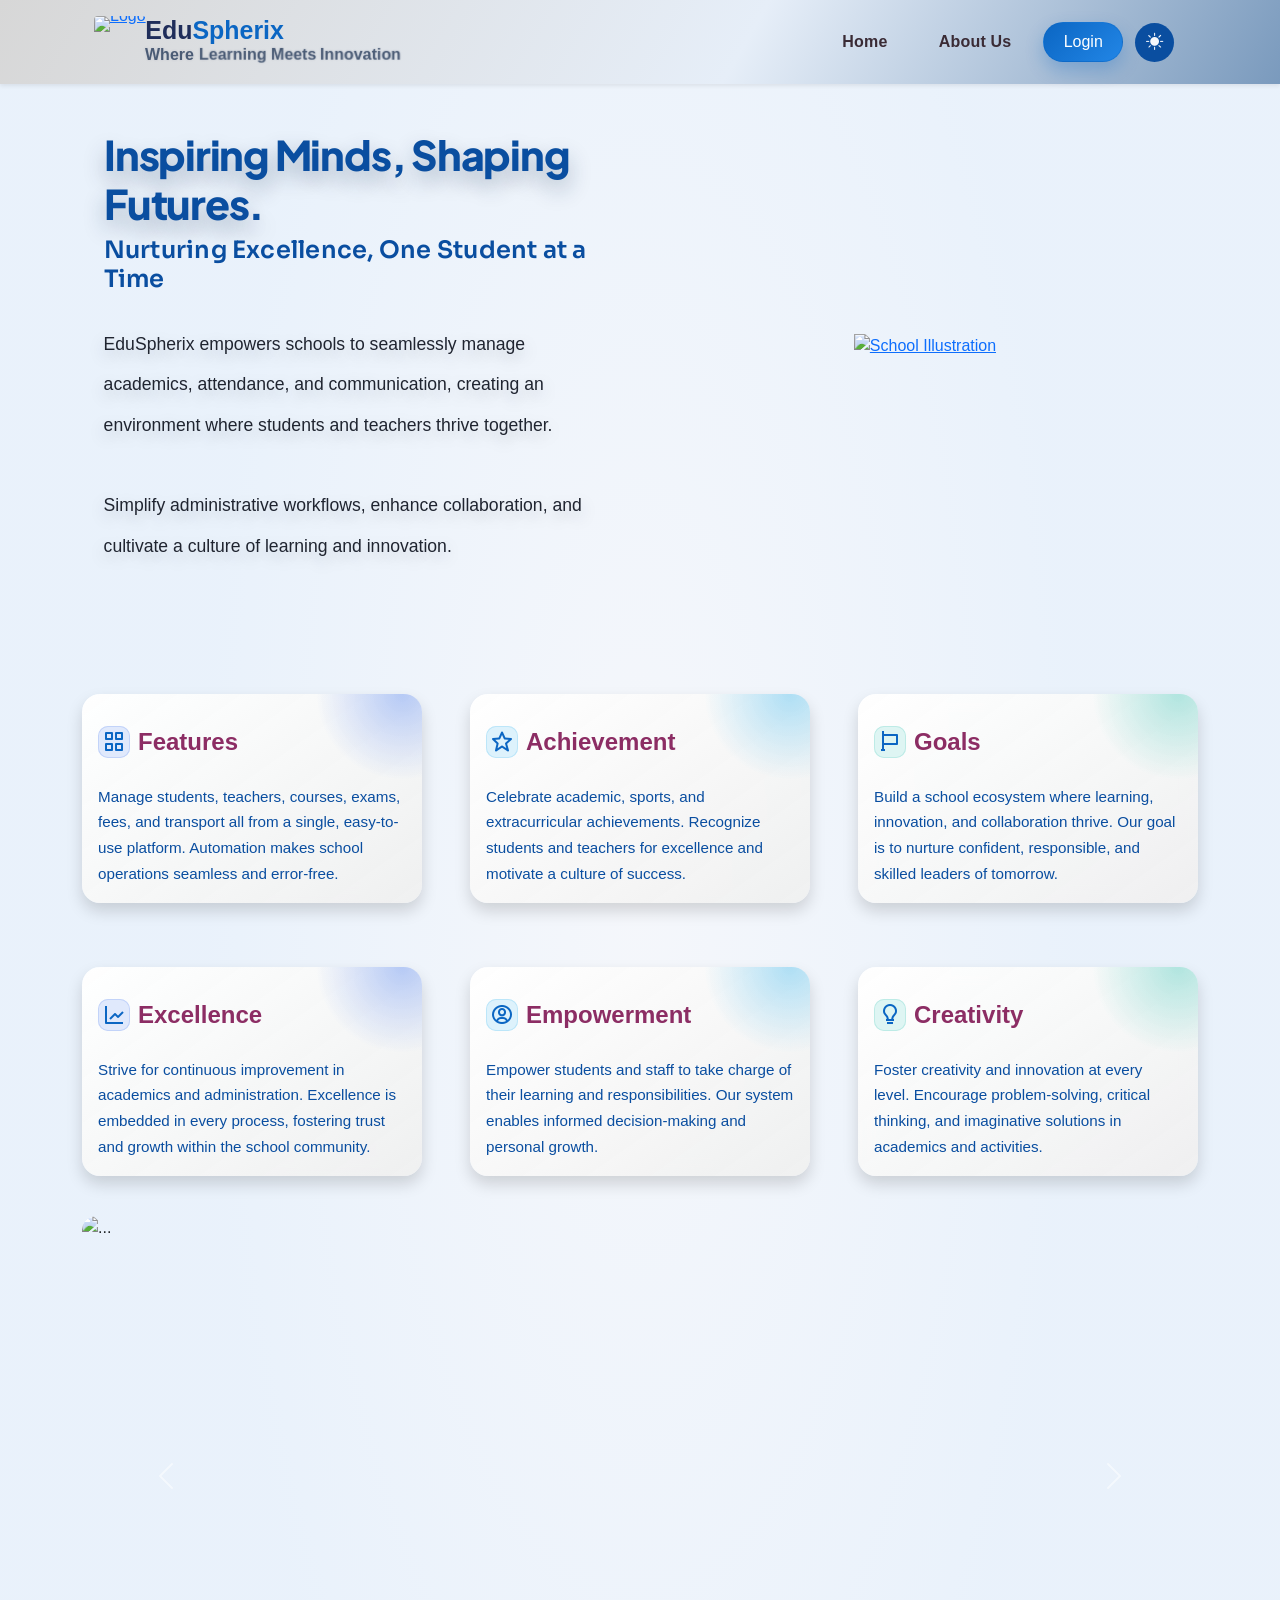
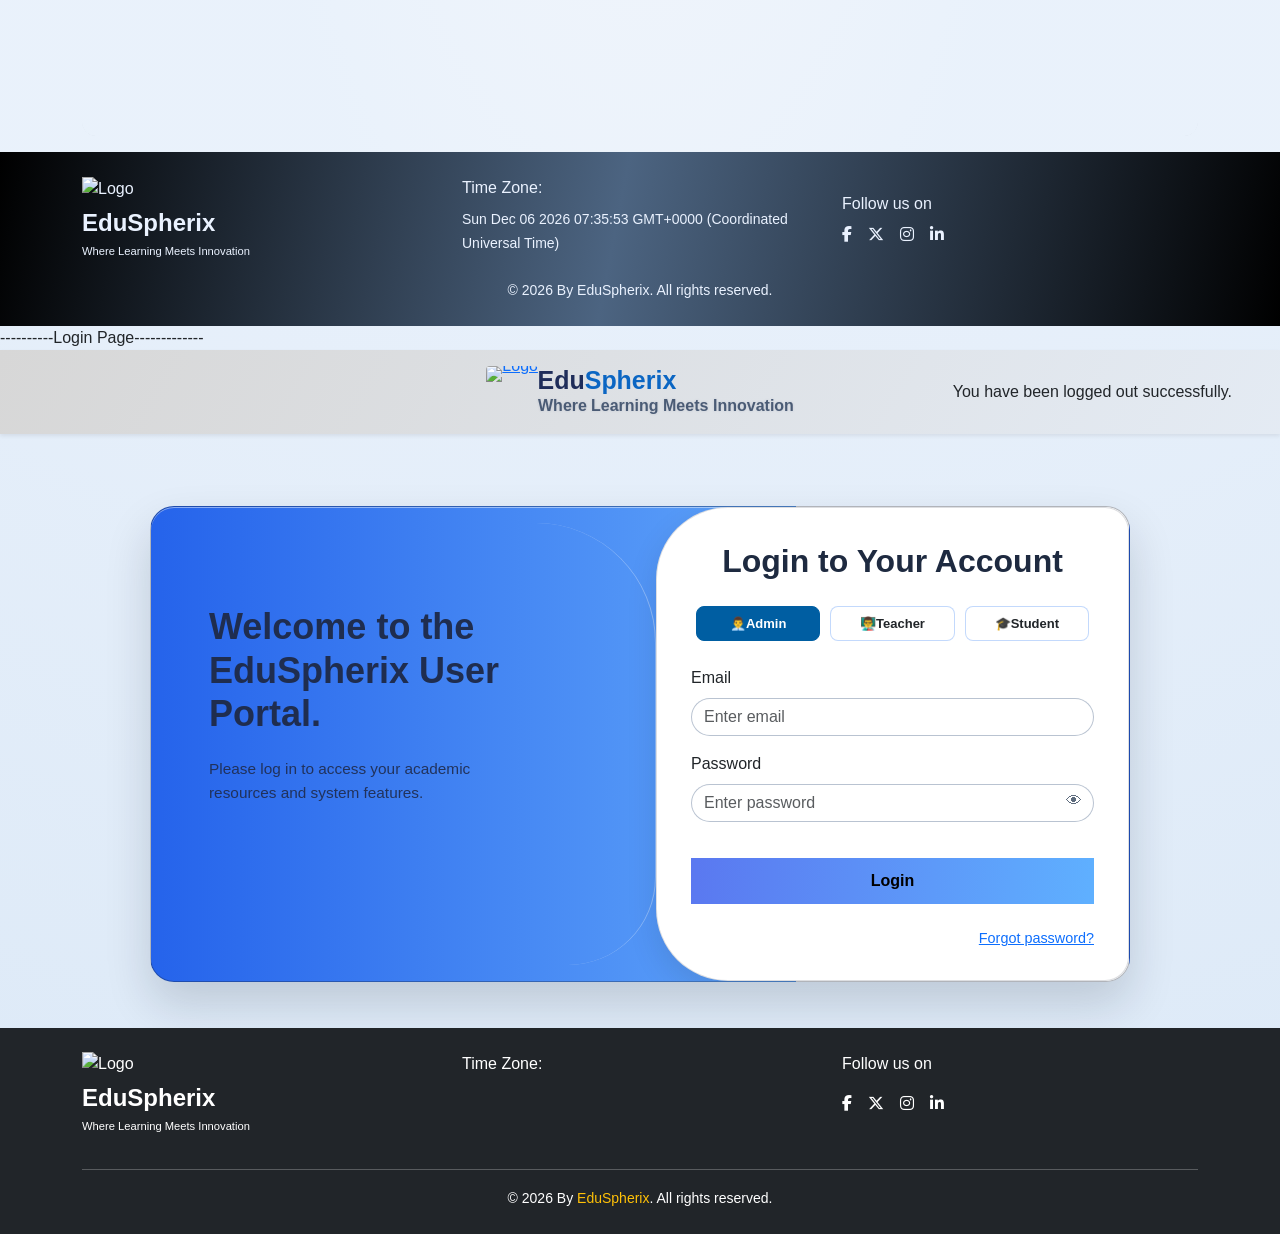
==== index.html @ 14c7248f "Add files via upload" ====
<!DOCTYPE html>
<html xmlns:th="http://www.thymeleaf.org" lang="en">
<link rel="stylesheet" href="sending code .css">

<head th:replace="fragments/header :: header">
	<meta name="viewport" content="width=device-width, initial-scale=1.0">
	<link rel="stylesheet" href="https://unpkg.com/boxicons@2.1.4/css/boxicons.min.css">
	</head>
<body>
	<main>
        
		<div class="big-wrapper light">
			<div class="context">
				<div class="area">
			<ul class="circles" aria-hidden="true">
				<li></li>
				<li></li>
				<li></li>
				<li></li>
				<li></li>
				<li></li>
				<li></li>
				<li></li>
				<li></li>
				<li></li>
			</ul>
			<img src="/images/homeImages/shape.png" alt="" class="shape" />

			<header class="shadow-sm py-3" style="margin-top: 0%;">
				<div class="container">
					<div class="container d-flex justify-content-between align-items-center">
						<div class="logo d-flex align-items-center"> <a href="/"> <img src="images/logo.png"
									alt="Logo" style="width: 70px; height: 70px;">
							</a> <a href="/" class="ms-1 text-decoration-none">
								<h3 class="m-0 fw-bold"><span>Edu</span><span>Spherix</span></h3>
								<small class="tagline"> <span>Where</span> <span>Learning</span> <span>Meets</span> <span>Innovation</span></small>
							</a>
						</div>
						<div class="nav-container">
							<div class="links">
								<ul>
									<li><a href="/" class="text-dark fw-semibold">Home</a></li>
									<li><a href="#feature-cards" class="text-dark fw-semibold">About Us</a></li>
									<li> <a href="/login" class="btn btn-outline-primary rounded-pill px-4 py-1"
											 style="font-weight: 500;"> <!--<i class="bi bi-box-arrow-in-right me-1"></i>-->
											Login </a></li>
								</ul>
							</div>
							<div class="bottom-area">
								<div class="container"> <button class="toggle-btn"> <i
											class="bi bi-brightness-high-fill"></i> <!-- Sun icon --> <i
											class="bi bi-sun-fill"></i> <!-- Another sun option --> </button> </div>
							</div>
						</div>
						<div class="overlay"></div>
						<div class="hamburger-menu">
							<div class="bar"></div>
						</div>
					</div>
			</header>
			<br>
			<br>
			<div class="container mt-5">
				<div class="row">
					<!-- Hero Text -->
					<div class="col-12 col-md-6 d-flex justify-content-center get-started" style="height: 550px;">
						<div class="d-flex justify-content-center align-items-center">
							<div class="hero-copy">
								<div class="big-title">
									<h1>Inspiring Minds, Shaping Futures.</h1>
									<h4>Nurturing Excellence, One Student at a Time</h4>
								</div>
								<p class="text">
									EduSpherix empowers schools to seamlessly manage academics, attendance, and
									communication,
									creating an environment where students and teachers thrive together.
								</p>
								<p class="text">
									Simplify administrative workflows, enhance collaboration, and cultivate a culture of
									learning and innovation.
								</p>
							</div>
						</div>
					</div>



					<!-- Hero Image -->
					<div class="col-10 col-md-6 image-box text-center">
						<a href="/login">
							<img src="images/image.png" alt="School Illustration" class="person" />
						</a>
					</div>
				</div>
			</div>

			<!-- Features Section -->
			<div class="container card-container mt-5" id="feature-cards">
				<div class="row g-5 show-cards">

					<div class="col-12 col-md-4">
						<div class="card border-0 shadow p-3 h-100">
							<div class="py-3">
								<h3 class="fs-4">
									<span class="text-primary icon-hover"><i class='bx bx-grid-alt'></i></span>
									Features
								</h3>
							</div>
							<p>
								Manage students, teachers, courses, exams, fees, and transport all from a single,
								easy-to-use platform.
								Automation makes school operations seamless and error-free.
							</p>
						</div>
					</div>

					<div class="col-12 col-md-4">
						<div class="card border-0 shadow p-3 h-100">
							<div class="py-3">
								<h3 class="fs-4">
									<span class="text-primary icon-hover"><i class='bx bx-star'></i></span>
									Achievement
								</h3>
							</div>
							<p>
								Celebrate academic, sports, and extracurricular achievements.
								Recognize students and teachers for excellence and motivate a culture of success.
							</p>
						</div>
					</div>

					<div class="col-12 col-md-4">
						<div class="card border-0 shadow p-3 h-100">
							<div class="py-3">
								<h3 class="fs-4">
									<span class="text-primary icon-hover"><i class='bx bx-flag'></i></span>
									Goals
								</h3>
							</div>
							<p>
								Build a school ecosystem where learning, innovation, and collaboration thrive.
								Our goal is to nurture confident, responsible, and skilled leaders of tomorrow.
							</p>
						</div>
					</div>

				</div>

				<div class="row g-5 show-cards mt-3">

					<div class="col-12 col-md-4">
						<div class="card border-0 shadow p-3 h-100">
							<div class="py-3">
								<h3 class="fs-4">
									<span class="text-primary icon-hover"><i class='bx bx-line-chart'></i></span>
									Excellence
								</h3>
							</div>
							<p>
								Strive for continuous improvement in academics and administration.
								Excellence is embedded in every process, fostering trust and growth within the school
								community.
							</p>
						</div>
					</div>

					<div class="col-12 col-md-4">
						<div class="card border-0 shadow p-3 h-100">
							<div class="py-3">
								<h3 class="fs-4">
									<span class="text-primary icon-hover"><i class='bx bx-user-circle'></i></span>
									Empowerment
								</h3>
							</div>
							<p>
								Empower students and staff to take charge of their learning and responsibilities.
								Our system enables informed decision-making and personal growth.
							</p>
						</div>
					</div>

					<div class="col-12 col-md-4">
						<div class="card border-0 shadow p-3 h-100">
							<div class="py-3">
								<h3 class="fs-4">
									<span class="text-primary icon-hover"><i class='bx bx-bulb'></i></span>
									Creativity
								</h3>
							</div>
							<p>
								Foster creativity and innovation at every level.
								Encourage problem-solving, critical thinking, and imaginative solutions in academics and
								activities.
							</p>
						</div>
					</div>

				</div>
			</div>

			<br>
			<div class="container mt-3 mb-3 carousel-box">
				<div id="carouselExample" class="carousel slide" data-bs-ride="carousel" data-bs-interval="3000">
					<div class="carousel-inner">
						<div class="carousel-item">
							<img src="images/image4.png" class="d-block w-100" alt="...">
						</div>
						<div class="carousel-item active">
							<img src="images/image3.png" class="d-block w-100" alt="...">
						</div>
						<div class="carousel-item">
							<img src="images/image2.png" class="d-block w-100" alt="...">
						</div>
						<div class="carousel-item">
							<img src="images/image1.png" class="d-block w-100" alt="...">
						</div>
					</div>

					<button class="carousel-control-prev" type="button" data-bs-target="#carouselExample"
						data-bs-slide="prev">
						<span class="carousel-control-prev-icon" aria-hidden="true"></span>
						<span class="visually-hidden">Previous</span>
					</button>
					<button class="carousel-control-next" type="button" data-bs-target="#carouselExample"
						data-bs-slide="next">
						<span class="carousel-control-next-icon" aria-hidden="true"></span>
						<span class="visually-hidden">Next</span>
					</button>
				</div>
			</div>
				</div>
			</div>
		</div>
	</main>
	<footer class="bg-dark text-white py-4" id="footer" style="margin-top: 0px;">
		<div class="container">
			<div class="row">
				<div class="col-md-4 mb-3">
					<img src="images/logo.png" alt="Logo" class="mb-2" style="width: 40px;">
					<h4 class="m-0 fw-bold" style="color: rgb(255, 255, 255);">EduSpherix</h4>
					<small style="color:rgb(255, 255, 255); font-size: 0.7rem;">Where Learning Meets Innovation</small>
				</div>
				<div class="col-md-4 mb-3">
					<p>Time Zone:</p>
					<p><small id="datetime"></small></p>
				</div>
				<div class="col-md-4 mb-3">
					<p>Follow us on</p>
					<div class="d-flex gap-3">
						<a href="#" class="text-white"><i class="fab fa-facebook-f"></i></a>
						<a href="#" class="text-white"><i class="fa-brands fa-x-twitter"></i></a>
						<a href="#" class="text-white"><i class="fab fa-instagram"></i></a>
						<a href="#" class="text-white"><i class="fab fa-linkedin-in"></i></a>
					</div>
				</div>
			</div>
			<hr class="bg-white">
			<div class="text-center">
				<small>&copy; 2026 By <a href="/" class="text-decoration-none text-warning">EduSpherix</a>. All rights
					reserved.</small>
			</div>
		</div>
	</footer>

	<script>
		document.getElementById("datetime").innerText = new Date().toString();
// 		function scrollToAbout() {
//   document.getElementById("about-section").scrollIntoView({
//     behavior: "smooth"
//   });
	</script>
	<script src="../kit.fontawesome.com/a81368914c.html"></script>
	<script src="js/bootstrap.bundle.js"></script>
	<script src="js/app.js"></script>
	<!-- Scripts -->
	<!--<div th:replace="fragments/footer :: footerScripts"></div>-->

</body>

</html>



----------Login Page-------------

<!DOCTYPE html>
<html lang="en">

<head>
	<meta charset="UTF-8">
	<title>EduSphere - Login</title>
	<meta name="viewport" content="width=device-width, initial-scale=1.0">
	<link rel="icon" href="images/logo.png" type="image/x-icon">
	<meta http-equiv="Cache-Control" content="no-cache, no-store, must-revalidate" />
	<meta http-equiv="Pragma" content="no-cache" />
	<meta http-equiv="Expires" content="0" />
	<meta name="robots" content="noindex, nofollow" />
	<!-- Bootstrap + Icons -->
	<link rel="stylesheet" href="https://cdn.jsdelivr.net/npm/bootstrap@5.3.2/dist/css/bootstrap.min.css">
	<link rel="stylesheet" href="https://cdn.jsdelivr.net/npm/bootstrap-icons@1.3.0/font/bootstrap-icons.css">
	<link rel="stylesheet" href="https://cdnjs.cloudflare.com/ajax/libs/font-awesome/6.5.0/css/all.min.css">
	<link rel="stylesheet" href="/css/style.css">

	<style>
		body {
			background: radial-gradient(circle at 50% 25%, #ffffff 0%, #e9f1fb 45%, #dce9f7 100%);
			font-family: 'Segoe UI', sans-serif;
			min-height: 100vh;
			overflow-x: hidden;
		}

		.main-container {
			max-width: 980px;
			width: calc(100% - 2rem);
			margin: 72px auto 46px;
			display: flex;
			align-items: stretch;
			border-radius: 24px;
			overflow: hidden;
			background: linear-gradient(90deg, #2563eb 0%, #60a5fa 66%, #ffffff 66%, #ffffff 100%);
			border: 1px solid rgba(15, 23, 42, 0.32);
			padding: 0;
			box-shadow: 0 22px 46px rgba(15, 23, 42, 0.16), inset 0 1px 0 rgba(255, 255, 255, 0.45);
		}

		/* Login header background: same gradient direction as home header */
		.navbar.login-header {
			width: 100%;
			background: linear-gradient(120deg, #d7d7d7 0%, #e6eef8 58%, #7a9abd 100%);
			background-size: 200% 200%;
			animation: headerBgShift 8s ease-in-out infinite;
		}

		.navbar.login-header .container {
			position: relative;
			display: flex;
			justify-content: center;
			align-items: center;
			max-width: 81rem;
			width: 100%;
			margin: 0 auto;
			padding: 0 3rem;
		}

		.navbar.login-header p[th\:if="${param.logout}"] {
			position: absolute;
			right: 3rem;
			margin: 0;
		}

		.navbar.login-header .logo {
			margin: 0;
			text-align: left;
			display: flex;
			align-items: center;
			gap: 0.08rem;
		}

		.navbar.login-header .logo img {
			width: 52px !important;
			height: 52px !important;
			border-radius: 4px !important;
			object-fit: contain;
			background: transparent;
			margin: 0 !important;
		}

		.navbar.login-header .logo a.ms-1 {
			margin-left: -2px !important;
		}

		@keyframes headerBgShift {
			0% {
				background-position: 0% 50%;
			}
			50% {
				background-position: 100% 50%;
			}
			100% {
				background-position: 0% 50%;
			}
		}

		/* Login page header brand animation (same pattern as home header) */
		.navbar .logo h3 span {
			display: inline-block;
			opacity: 0;
			transform: translateY(8px);
			animation: logoFadeUp 0.55s ease-out forwards;
		}

		.navbar.login-header .logo h3 {
			text-align: left;
			margin: 0;
			font-size: 1.56rem;
			line-height: 1.08;
		}

		.navbar .logo h3 span:first-child {
			color: #1f2d5a;
			animation-delay: 0s;
		}

		.navbar .logo h3 span:last-child {
			color: #0b66c3;
			animation-delay: 0.12s;
		}

		.navbar .logo .tagline {
			font-size: 16px;
			font-weight: 600;
			color: #4a5b75;
			text-shadow: 0 0 3px rgba(31, 45, 90, 0.12);
			white-space: nowrap;
			display: block;
			text-align: left;
		}

		.navbar .logo .tagline span {
			opacity: 0;
			display: inline-block;
			transform: translate3d(0, 0, 0) rotate(0deg);
			will-change: transform, opacity;
			animation-fill-mode: both;
		}

		.navbar .logo .tagline span:nth-child(1) {
			animation: dropWhereSmooth 0.82s cubic-bezier(0.18, 0.86, 0.28, 1) 0s forwards;
		}

		.navbar .logo .tagline span:nth-child(2) {
			animation: dashImpact 0.5s cubic-bezier(0.15, 0.95, 0.2, 1) 0.72s forwards;
		}

		.navbar .logo .tagline span:nth-child(3) {
			animation: dashImpact 0.5s cubic-bezier(0.15, 0.95, 0.2, 1) 0.9s forwards;
		}

		.navbar .logo .tagline span:nth-child(4) {
			animation: dashImpact 0.5s cubic-bezier(0.15, 0.95, 0.2, 1) 1.08s forwards;
		}

		@keyframes logoFadeUp {
			0% {
				opacity: 0;
				transform: translateY(8px);
			}
			100% {
				opacity: 1;
				transform: translateY(0);
			}
		}

		@keyframes dropWhereSmooth {
			0% {
				opacity: 0;
				transform: translate3d(0, -28px, 0) rotate(0deg) scale(0.98);
			}
			70% {
				opacity: 1;
				transform: translate3d(0, 3px, 0) rotate(0deg) scale(1);
			}
			100% {
				opacity: 1;
				transform: translate3d(0, 0, 0) rotate(0deg) scale(1);
			}
		}

		@keyframes dashImpact {
			0% {
				opacity: 0;
				transform: translate3d(46px, 0, 0) rotate(0deg) scale(0.98);
			}
			70% {
				opacity: 1;
				transform: translate3d(-3px, 0, 0) rotate(0deg) scale(1.01);
			}
			100% {
				opacity: 1;
				transform: translate3d(0, 0, 0) rotate(0deg) scale(1);
			}
		}

		.info-panel {
			flex: 0 0 50%;
			margin: 16px 0 16px 16px;
			padding: 82px 42px 68px;
			color: #1f2d4f;
			border-radius: 18px 120px 88px 18px;
			background: transparent;
			box-shadow: none;
			border-right: 1px solid rgba(255, 255, 255, 0.35);
			position: relative;
			z-index: 1;
		}

		.info-panel::after {
			display: none;
		}

		.info-panel h2 {
			font-size: clamp(1.9rem, 3.1vw, 2.25rem);
			font-weight: 700;
			margin-bottom: 22px;
			opacity: 0;
			transform: translateY(14px);
			animation: panelFadeUp 0.7s ease-out 0.15s forwards;
		}

		.info-panel p {
			font-size: 0.96rem;
			line-height: 1.55;
			max-width: 310px;
			margin-bottom: 14px;
			color: rgba(31, 45, 79, 0.92);
			opacity: 0;
			transform: translateY(14px);
			animation: panelFadeUp 0.7s ease-out forwards;
		}

		.info-panel p:nth-of-type(1) {
			animation-delay: 0.3s;
		}

		.info-panel p:nth-of-type(2) {
			animation-delay: 0.5s;
		}

		@keyframes panelFadeUp {
			from {
				opacity: 0;
				transform: translateY(14px);
			}
			to {
				opacity: 1;
				transform: translateY(0);
			}
		}

		.login-container {
			flex: 1 1 50%;
			width: 50%;
			max-width: none;
			background: #ffffff;
			padding: 34px 34px 30px;
			border-radius: 72px 24px 24px 72px;
			border: 1px solid rgba(15, 23, 42, 0.14);
			backdrop-filter: blur(10px);
			-webkit-backdrop-filter: blur(10px);
			box-shadow: 0 12px 30px rgba(15, 23, 42, 0.12), inset 0 1px 0 rgba(255, 255, 255, 0.65);
			transform: none;
			margin: 0;
			align-self: stretch;
			min-height: 100%;
			box-sizing: border-box;
			position: relative;
			z-index: 2;
		}

		.login-title {
			text-align: center;
			margin-bottom: 20px;
			font-weight: 700;
			font-size: clamp(1.6rem, 2.8vw, 2rem);
			color: #1e2a40;
		}

		.role-selection {
			display: flex;
			justify-content: space-between;
			margin-bottom: 20px;
		}

		.role {
			flex: 1;
			margin: 5px;
			padding: 7px;
			border-radius: 8px;
			border: 1px solid rgba(59, 130, 246, 0.3);
			text-align: center;
			cursor: pointer;
			transition: 0.3s;
			font-weight: 600;
			font-size: 13px;
			background: rgba(255, 255, 255, 0.65);
			white-space: nowrap;
		}

		.role:hover {
			border-color: #005ea2;
		}

		.role.active {
			background: #005ea2;
			color: white;
			border-color: #005ea2;
		}


		.form-control:focus {
			box-shadow: none;
			border-color: #4f97d1;
		}

		.btn-primary {
			width: 100%;
			padding: 11px;
			border-radius: 999px;
			border: none;
			background: linear-gradient(95deg, #5a78f0 0%, #5fb0ff 100%);
			font-weight: 700;
		}

		.forgot-link {
			float: right;
			font-size: 0.9rem;
		}

		#forgotPassword-form {
			margin-top: 12px !important;
			padding: 18px 16px 16px;
			border: 1px solid rgba(148, 163, 184, 0.35);
			border-radius: 14px;
			background: linear-gradient(180deg, rgba(248, 250, 252, 0.98) 0%, rgba(241, 245, 249, 0.88) 100%);
			box-shadow: 0 8px 22px rgba(15, 23, 42, 0.08);
		}

		#forgotPassword-form .form-label {
			margin-bottom: 0.5rem;
			font-size: 0.95rem;
			font-weight: 600;
			color: #1f2f46;
			letter-spacing: 0.01em;
		}

		#forgotEmail {
			border: 1px solid rgba(100, 116, 139, 0.38);
			background: #ffffff;
			padding-left: 14px;
			font-size: 0.95rem;
		}

		#forgotEmail::placeholder {
			color: #6b7280;
		}

		#forgotPassword-form .form-control:focus {
			border-color: #3b82f6;
			box-shadow: 0 0 0 3px rgba(59, 130, 246, 0.14);
		}

		#backToLogin {
			display: inline-flex;
			align-items: center;
			gap: 0.35rem;
			font-size: 0.92rem;
			font-weight: 600;
			color: #1859b8;
			text-decoration: none;
			transition: color 0.2s ease, transform 0.2s ease;
		}

		#backToLogin::before {
			content: "\2190";
			font-size: 0.9rem;
		}

		#backToLogin:hover {
			color: #0f3f8d;
			transform: translateX(-1px);
		}

		#sendCodeBtn {
			margin-top: 10px;
			height: 48px;
			border-radius: 12px;
			font-size: 1rem;
			font-weight: 700;
			letter-spacing: 0.02em;
			text-transform: none;
			background: linear-gradient(95deg, #2f67e3 0%, #53a0f3 100%);
			box-shadow: 0 10px 20px rgba(47, 103, 227, 0.25);
		}

		#sendCodeBtn:hover {
			filter: brightness(1.04);
			transform: translateY(-1px);
		}

		#sendCodeBtn:active {
			transform: translateY(0);
		}

		.alert-danger {
			font-size: 0.9rem;
		}

		.mb-3 {
			position: relative;
		}

		.mb-3 input {
			width: 100%;
			padding-right: 40px;
			border-radius: 999px;
			border: 1px solid rgba(148, 163, 184, 0.65);
			background: rgba(255, 255, 255, 0.72);

		}

		.toggle-icon {
			position: absolute;
			right: 12px;
			top: 70%;
			transform: translateY(-50%);
			cursor: pointer;
			font-size: 16px;
			color: #5d6b7d;
		}

		.toggle-icon:hover {
			color: #1a4480;
		}

		.btn-primary {
			margin-top: 20px;
		}

		@media (max-width: 1200px) {
			.main-container {
				max-width: 94%;
			}

			.info-panel {
				padding: 64px 34px 54px;
			}
		}

		@media (max-width: 991px) {
			.navbar.login-header .container {
				padding: 0 1rem;
			}

			.navbar.login-header p[th\:if="${param.logout}"] {
				position: static;
				right: auto;
				margin: 0.45rem 0 0;
				text-align: center;
				font-size: 0.95rem;
			}

			.navbar.login-header .logo img {
				width: 48px !important;
				height: 48px !important;
			}

			.navbar.login-header .logo h3 {
				font-size: 1.35rem;
			}

			.navbar.login-header .logo .tagline {
				font-size: 0.8rem;
			}

			.main-container {
				max-width: 94%;
				flex-direction: column;
				margin: 34px auto 30px;
				padding: 0;
				background: linear-gradient(180deg, #2563eb 0%, #60a5fa 56%, #ffffff 56%, #ffffff 100%);
			}

			.info-panel {
				flex: 1 1 auto;
				width: 100%;
				max-width: 100%;
				margin: 0;
				padding: 54px 28px;
				border-radius: 18px 18px 0 0;
				border-right: none;
			}

			.info-panel::after {
				display: none;
			}

			.info-panel h2 {
				font-size: 2.35rem;
			}

			.login-container {
				flex: 1 1 auto;
				width: 100%;
				max-width: 100%;
				padding: 32px 24px;
				transform: translateX(0);
				margin-top: 0;
				border-radius: 0 0 18px 18px;
			}

			.role-selection {
				flex-wrap: wrap;
				gap: 8px;
			}

			.role {
				margin: 0;
				min-width: 130px;
				flex: 1 1 calc(33.333% - 8px);
			}

		}

		@media (max-width: 768px) {
			.main-container {
				max-width: 95%;
				margin: 24px auto;
			}

			.info-panel {
				padding: 36px 20px 28px;
			}

			.info-panel h2 {
				font-size: 1.75rem;
			}

			.info-panel p {
				font-size: 0.95rem;
				line-height: 1.5;
			}

			.login-container {
				padding: 24px 18px 20px;
			}

			.role {
				flex: 1 1 calc(50% - 8px);
			}
		}

		@media (max-width: 575px) {
			.navbar.login-header .container {
				padding: 0 0.75rem;
			}

			.navbar.login-header .logo h3 {
				font-size: 1.15rem;
			}

			.navbar.login-header .logo .tagline {
				display: none;
			}

			.main-container {
				max-width: 96%;
				margin: 20px auto 24px;
				padding: 0;
				border-width: 1px;
				border-radius: 16px;
			}

			.info-panel {
				padding: 30px 18px 24px;
				border-radius: 14px 14px 0 0;
			}

			.info-panel h2 {
				font-size: 1.9rem;
				margin-bottom: 14px;
			}

			.info-panel p {
				max-width: none;
				font-size: 0.92rem;
			}

			.login-container {
				padding: 22px 16px 20px;
				border-radius: 0 0 14px 14px;
			}

			.mb-3 input,
			.form-control {
				font-size: 16px;
			}

			.login-title {
				font-size: 1.6rem;
				margin-bottom: 14px;
			}

			.role {
				min-width: 0;
				flex: 1 1 100%;
				padding: 8px 6px;
				font-size: 12px;
			}

			.forgot-link {
				float: none;
				display: inline-block;
				margin-top: 8px;
			}
		}

		@media (max-width: 420px) {
			.main-container {
				width: calc(100% - 1rem);
				max-width: calc(100% - 1rem);
				margin: 16px auto 20px;
			}

			.info-panel {
				padding: 24px 14px 20px;
			}

			.info-panel h2 {
				font-size: 1.5rem;
			}

			.info-panel p {
				font-size: 0.9rem;
			}

			.login-container {
				padding: 18px 12px 16px;
			}

			.login-title {
				font-size: 1.35rem;
			}
		}
	</style>
</head>

<body>
	<ul class="circles" aria-hidden="true">
		<li></li>
		<li></li>
		<li></li>
		<li></li>
		<li></li>
		<li></li>
		<li></li>
		<li></li>
		<li></li>
		<li></li>
	</ul>
	<!-- Responsive Navbar -->
	<nav class="navbar login-header navbar-expand-lg navbar-light shadow-sm py-3">
		<div class="container">
			<div class="logo d-flex align-items-center">
				<a href="index-2.html">
					<img src="images/logo.png" alt="Logo" style="width: 50px; border-radius: 50%;">
				</a>
				<a href="index-2.html" class="ms-1 text-decoration-none ">
					<h3 class="m-0 fw-bold"><span>Edu</span><span>Spherix</span></h3>
					<small class="tagline"><span>Where</span> <span>Learning</span> <span>Meets</span> <span>Innovation</span></small>
				</a>
			</div>
			<button class="navbar-toggler" type="button" data-bs-toggle="collapse" data-bs-target="#mainNavbar"
				aria-controls="mainNavbar" aria-expanded="false" aria-label="Toggle navigation">
				<span class="navbar-toggler-icon"></span>
			</button>
			<p th:if="${param.logout}">You have been logged out successfully.</p>
			<!-- <div class="collapse navbar-collapse" id="mainNavbar">
				<ul class="navbar-nav ms-auto align-items-center">
					<li class="nav-item">
						<a class="nav-link text-dark fw-semibold" href="#"><i
								class="fas fa-graduation-cap me-1"></i></a>
					</li>
					<li class="nav-item">
						<a class="nav-link text-dark fw-semibold" href="/">Home</a>
					</li>
					<li class="nav-item">
						<a href="/" class="btn btn-outline-primary px-4 py-1 ms-2"
							style="font-weight: 500;">Login
							<i class="bi bi-box-arrow-in-left me-1"></i>
						</a>
					</li>
				</ul>
			</div> -->
		</div>
	</nav>

	<!-- Login Form -->
	<div class="main-container">
		<div class="info-panel">
			<h2>Welcome to the EduSpherix User Portal.</h2>
			<p>Please log in to access your academic resources and system features.</p>
		</div>
		<div class="login-container">
			<h4 class="login-title">Login to Your Account</h4>

		<!-- Error Alert -->
		<div id="errorrr-msg" class="alert alert-danger text-center" style="display: none;">
			Invalid credentials. Please try again.
		</div>

		<form action="/doLogin" method="post" id="login-form" autocomplete="off">
			<!-- Role Selection -->
			<div class="role-selection">
				<div class="role active" onclick="selectRole(this,'admin')">👨‍💼Admin
				</div>
				<div class="role" onclick="selectRole(this,'teacher')">👨‍🏫Teacher
				</div>
				<div class="role" onclick="selectRole(this,'student')">🎓Student
				</div>
			</div>
			 <!-- Hidden Role Input -->
             <input type="hidden" name="role" id="roleInput" value="admin">
            <!--email -->
			<div class="mb-3">
				<label for="loginEmail" class="form-label">Email</label>
				<input type="email" class="form-control" id="loginEmail" name="username" required
					placeholder="Enter email" autocomplete="off">
			</div>
            <!--password -->
			<div class="mb-3 ">
				<label for="password" class="form-label">Password</label>
				<input type="password" class="form-control" id="password" name="password" required
					placeholder="Enter password" autocomplete="new-password">
				<span class="toggle-icon" onclick="togglePassword()">👁</span>
			</div>

			<button type="submit" class="btn btn-primary" style="background-color: #005ea2;">Login</button>
			<br><br>

			<div class="mb-3">
				<a href="#" id="forgotpassword" class="forgot-link">Forgot password?</a>
			</div>
		</form>


		<!-- Forgot Password Form (hidden initially) -->
		<form id="forgotPassword-form" style="display: none;" class="mt-3">
			<div class="mb-3">
				<label class="form-label">Enter your email to reset password</label>
				<input type="email" class="form-control" id="forgotEmail"  required>
			</div>
			<div class="mb-3 d-flex justify-content-between">
				<a href="#" id="backToLogin">Back to login</a>
			</div>
			<button type="submit" class="btn btn-primary" id="sendCodeBtn">Send OTP</button>
		</form>
	</div>
	</div>

	<!-- Footer -->
	<footer class="bg-dark text-white py-4" style="margin-top: 20px;">
		<div class="container">
			<div class="row">
				<div class="col-md-4 mb-3">
					<img src="images/logo.png" alt="Logo" class="mb-2" style="width: 40px;">
					<h4 class="m-0 fw-bold">EduSpherix</h4>
					<small style="font-size: 0.7rem;">Where Learning Meets Innovation</small>
				</div>
				<div class="col-md-4 mb-3">
					<p>Time Zone:</p>
					<p><small id="datetime"></small></p>
				</div>
				<div class="col-md-4 mb-3">
					<p>Follow us on</p>
					<div class="d-flex gap-3">
						<a href="#" class="text-white"><i class="fab fa-facebook-f"></i></a>
						<a href="#" class="text-white"><i class="fa-brands fa-x-twitter"></i></a>
						<a href="#" class="text-white"><i class="fab fa-instagram"></i></a>
						<a href="#" class="text-white"><i class="fab fa-linkedin-in"></i></a>
					</div>
				</div>
			</div>
			<hr class="bg-white">
			<div class="text-center">
				<small>&copy; 2026 By <a href="#" class="text-decoration-none text-warning">EduSpherix</a>. All rights
					reserved.</small>
			</div>
		</div>
	</footer>

	<!-- Scripts -->
	<script>
		function selectRole(element, role) {
			document.querySelectorAll('.role').forEach(r => r.classList.remove('active'));
			element.classList.add('active');
			document.getElementById('roleInput').value = role;
		}

		// Show login error if "error" param exists in URL
		window.onload = function () {
			const params = new URLSearchParams(window.location.search);
			if (params.has("error")) {
				document.getElementById("errorrr-msg").style.display = "block";
			}
			document.getElementById("datetime").innerText = new Date().toString();
		};

		// Hide error alert on typing
		document.querySelectorAll('input').forEach(input => {
			input.addEventListener('input', () => {
				document.getElementById("errorrr-msg").style.display = "none";
			});
		});

		//toggle fucntion
		function togglePassword() {

			const passwordInput = document.getElementById("password");
			const toggleIcon = document.querySelector(".toggle-icon");

			if (passwordInput.type === "password") {
				passwordInput.type = "text";      // Show password
				toggleIcon.textContent = "👁️‍🗨";    // Change icon
			} else {
				passwordInput.type = "password";  // Hide password
				toggleIcon.textContent = "👁";    // Change back
			}
		}

		// Toggle between login and forgot password
		document.getElementById("forgotpassword").addEventListener("click", function (e) {
			e.preventDefault();   // stops page jump
			document.getElementById("login-form").style.display = "none";
			document.getElementById("forgotPassword-form").style.display = "block";
		});

		document.getElementById("backToLogin").addEventListener("click", function (e) {
			e.preventDefault();
			document.getElementById("forgotPassword-form").style.display = "none";
			document.getElementById("login-form").style.display = "block";
		});

	</script>

	<!-- Bootstrap JS -->
	<script src="https://cdn.jsdelivr.net/npm/bootstrap@5.3.2/dist/js/bootstrap.bundle.min.js"></script>
	<script>
		window.onload = function () {
			const params = new URLSearchParams(window.location.search);
			if (params.has("error")) {
				const errEl = document.getElementById("errorrr-msg");
				if (errEl) errEl.style.display = "block";
			}

			// Force clear fields
			const emailEl = document.getElementById("loginEmail");
			const passEl = document.getElementById("password");
			if (emailEl) emailEl.value = "";
			if (passEl) passEl.value = "";

			const dateEl = document.getElementById("datetime");
			if (dateEl) dateEl.innerText = new Date().toString();
		};

		// Force clear on back-forward navigation
		window.addEventListener('pageshow', function () {
			const emailEl = document.getElementById("loginEmail");
			const passEl = document.getElementById("password");
			if (emailEl) emailEl.value = "";
			if (passEl) passEl.value = "";
		});
	</script>
</body>

</html>
---- sending code .css ----
@import url("https://fonts.googleapis.com/css2?family=Nunito+Sans:wght@400;600;700;800&family=Plus+Jakarta+Sans:wght@600;700;800&family=Sora:wght@500;600;700;800&display=swap");

.light {
  --official-navy: #112e51;
  --official-blue: #005ea2;
  --official-blue-strong: #1a4480;
  --official-blue-soft: #73b3e7;
  --official-sky: #d9e8f6;
  --official-ink: #1b1b1b;
  --official-muted: #565c65;
  --official-border: #c9d7e6;
  --official-card-bg: #f8fbff;
  --official-text-on-dark: #f0f5fb;

  --mainColor: #005ea2;
  --hoverColor: #1a4480;
  --backgroundColor: #f5f8fc;
  --darkOne: #1b1b1b;
  --darkTwo: #1a4480;
  --lightOne: #565c65;
  --lightTwo: #9ea7b3;
}

.dark {
  --mainColor: #73b3e7;
  --hoverColor: #a8d4f3;
  --backgroundColor: #0f2036;
  --darkOne: #ffffff;
  --darkTwo: #d9e8f6;
  --lightOne: #9fc3e3;
  --lightTwo: #8497ac;
}

*,
*::before,
*::after {
  padding: 0;
  margin: 0;
  box-sizing: border-box;
}

body {
  font-family: "Nunito Sans", sans-serif;
}

.context {
  width: 100%;
  min-height: 100%;
}

.area {
  background-color: #ffffff;
  background-image: radial-gradient(60% 120% at 50% 50%, hsla(0, 0%, 100%, 0) 0%, rgba(252, 205, 238, 0.8) 50%);
  width: 100%;
  min-height: 100%;
  position: relative;
  display: flex;
  flex-direction: column;
}

.stop-scrolling {
  height: 100%;
  overflow: hidden;
}

img {
  width: 100%;
}

a {
  text-decoration: none;
}

.big-wrapper {
  position: relative;
  width: 100%;
  min-height: 100vh;
  overflow: visible;
  background-color: var(--backgroundColor);
  display: flex;
  flex-direction: column;
  justify-content: space-between;
}

/* Animated background layer */
.circles {
  position: fixed;
  inset: 0;
  width: 100%;
  height: 100vh;
  display: block;
  pointer-events: none;
  overflow: hidden;
  z-index: 0;
}

.circles li {
  position: absolute;
  bottom: -160px;
  display: block;
  list-style: none;
  width: 20px;
  height: 20px;
  background: rgba(115, 179, 231, 0.2);
  animation: animate 25s linear infinite;
}

.square-animation {
  border-radius: 0;
  background-color: rgba(115, 179, 231, 0.2);
}

.circles li:nth-child(1) { left: 25%; width: 80px; height: 80px; animation-delay: 0s; }
.circles li:nth-child(2) { left: 10%; width: 20px; height: 20px; animation-delay: 0s; animation-duration: 12s; }
.circles li:nth-child(3) { left: 70%; width: 20px; height: 20px; animation-delay: 0s; }
.circles li:nth-child(4) { left: 40%; width: 60px; height: 60px; animation-delay: 0s; animation-duration: 18s; }
.circles li:nth-child(5) { left: 65%; width: 20px; height: 20px; animation-delay: 0s; }
.circles li:nth-child(6) { left: 75%; width: 110px; height: 110px; animation-delay: 0s; animation-duration: 13s; }
.circles li:nth-child(7) { left: 35%; width: 150px; height: 150px; animation-delay: 0s; animation-duration: 12s; }
.circles li:nth-child(8) { left: 50%; width: 25px; height: 25px; animation-delay: 0s; animation-duration: 45s; }
.circles li:nth-child(9) { left: 20%; width: 15px; height: 15px; animation-delay: 0s; animation-duration: 35s; }
.circles li:nth-child(10) { left: 85%; width: 150px; height: 150px; animation-delay: 0s; animation-duration: 8s; }

@keyframes animate {
  0% {
    transform: translateY(0) rotate(0deg);
    opacity: 1;
    border-radius: 20%;
  }
  100% {
    transform: translateY(-120vh) rotate(720deg);
    opacity: 0;
    border-radius: 50%;
  }
}

.container {
  position: relative;
  max-width: 81rem;
  width: 100%;
  margin: 0 auto;
  padding: 0 3rem;
  z-index: 10;
}
.nav-container{
  display: flex;
  align-items: center;
  justify-content: center;
  background-color: transparent !important;
  text-decoration: none;
}

.flex_container {
  display: flex;
  max-width: 81rem;
  width: 100%;
  margin: 0 auto;
  padding: 0 3rem;
  z-index: 10;
}

.left_box {
  display: flex;
  align-items: center;
  justify-content: center;
  width: 70%;
}

.right_box {
  width: 80%;
  display: flex;
  position: relative;
  right: 50px;
}

.hero-copy {
  position: relative;
  max-width: 760px;
  padding: 1.25rem 1.35rem 1.1rem;
  border-radius: 18px;
  background: transparent;
  border: none;
  box-shadow: none;
  transform: translateY(-4px);
  overflow: visible;
}

.hero-copy > * {
  transform: none;
}


.image-box{
  height: 500px !important;
  position: relative;
  right: 12px;
}
.image-box img{
 width: 700px;
 position: relative;
 right: 150px;
 bottom: 100px;
}

header {
  position: fixed;
  top: 0;
  left: 0;
  width: 100%;
  z-index: 90;
  border: linear-gradient(105deg, rgb(15, 23, 42) 0%, rgb(37, 99, 235) 48%, rgb(6, 182, 212) 100%);
}



header .container {
  display: flex;
  justify-content: space-between;
  align-items: center;
}

.overlay {
  display: none;
}

.logo {
  display: flex;
  align-items: center;
  cursor: pointer;
  gap: 0;
}

.logo a.ms-1 {
  margin-left: 0 !important;
}

.logo img {
  width: 36px;
  height: 36px;
  border-radius: 4px;
  margin-right: 0;
  margin-top: 0;
  background: transparent;
  object-fit: contain;
  display: block;
  mix-blend-mode: multiply;
}

.logo h3 {
  color: var(--darkTwo);
  font-size: 1.55rem;
  line-height: 1.2;
  font-weight: 700;
  margin: 0;

}
.logo h3  span:first-child {
  color: #1f2d5a;
}

.logo h3  span:last-child {
  color: #0b66c3;
}

.logo h3 span {
  display: inline-block;
  opacity: 0;
  transform: translateY(8px);
  animation: logoFadeUp 0.55s ease-out forwards;
}

.logo h3 span:first-child {
  animation-delay: 0s;
}

.logo h3 span:last-child {
  animation-delay: 0.12s;
}

@keyframes logoFadeUp {
  0% {
    opacity: 0;
    transform: translateY(8px);
  }
  100% {
    opacity: 1;
    transform: translateY(0);
  }
}
.tagline {
  font-size: 16px;
  font-weight: 600;
  color: #4a5b75;
  text-shadow: 0 0 3px rgba(31, 45, 90, 0.12);
  white-space: nowrap;
}

.tagline span {
  opacity: 0;
  display: inline-block;
  transform: translate3d(0, 0, 0) rotate(0deg);
  will-change: transform, opacity;
  animation-fill-mode: both;
}

.tagline span:nth-child(1) {
  animation: dropWhereSmooth 0.82s cubic-bezier(0.18, 0.86, 0.28, 1) 0s forwards;
}

.tagline span:nth-child(2) {
  animation: dashImpact 0.5s cubic-bezier(0.15, 0.95, 0.2, 1) 0.72s forwards;
}

.tagline span:nth-child(3) {
  animation: dashImpact 0.5s cubic-bezier(0.15, 0.95, 0.2, 1) 0.9s forwards;
}

.tagline span:nth-child(4) {
  animation: dashImpact 0.5s cubic-bezier(0.15, 0.95, 0.2, 1) 1.08s forwards;
}

@keyframes dropWhereSmooth {
  0% {
    opacity: 0;
    transform: translate3d(0, -28px, 0) rotate(0deg) scale(0.98);
  }
  70% {
    opacity: 1;
    transform: translate3d(0, 3px, 0) rotate(0deg) scale(1);
  }
  100% {
    opacity: 1;
    transform: translate3d(0, 0, 0) rotate(0deg) scale(1);
  }
}

@keyframes dashImpact {
  0% {
    opacity: 0;
    transform: translate3d(46px, 0, 0) rotate(0deg) scale(0.98);
  }
  58% {
    opacity: 1;
    transform: translate3d(-8px, 0, 0) rotate(0deg) scale(1.02);
  }
  78% {
    opacity: 1;
    transform: translate3d(3px, 0, 0) rotate(0deg) scale(0.998);
  }
  100% {
    opacity: 1;
    transform: translate3d(0, 0, 0) rotate(0deg) scale(1);
  }
}

@keyframes snakeWave {
  0% {
    transform: translate3d(0, 0, 0) rotate(0deg);
  }
  20% {
    transform: translate3d(0, -3px, 0) rotate(-2.5deg);
  }
  45% {
    transform: translate3d(0, 0, 0) rotate(0deg);
  }
  70% {
    transform: translate3d(0, 3px, 0) rotate(2.5deg);
  }
  100% {
    transform: translate3d(0, 0, 0) rotate(0deg);
  }
}

.links ul {
  display: flex;
  justify-content: center;
  list-style: none;
  align-items: center;
  padding: 0;
  margin: 0;
}

.links ul li {
  opacity: 0;
  transform: translateY(-10px);
  animation: navItemIn 0.6s ease forwards;
}

.links ul li:nth-child(1) { animation-delay: 0.06s; }
.links ul li:nth-child(2) { animation-delay: 0.14s; }
.links ul li:nth-child(3) { animation-delay: 0.22s; }
.links ul li:nth-child(4) { animation-delay: 0.3s; }

.links ul li:not(:last-child) > a {
  color: #3a2b35 !important;
  margin-left: 3.2rem;
  display: inline-block;
  transition: color 0.25s ease, transform 0.25s ease;
  text-decoration: none !important;
  position: relative;
  letter-spacing: 0.2px;
}

.links ul li:not(:last-child) > a::after {
  content: "";
  position: absolute;
  left: 0;
  bottom: -4px;
  width: 100%;
  height: 2px;
  background: linear-gradient(90deg, #f5b8da, #c64c8c);
  transform: scaleX(0);
  transform-origin: left center;
  transition: transform 0.25s ease;
}

.links ul li:not(:last-child) > a:hover {
  color: #8c2d64 !important;
  transform: translateY(-2px);
}

.links ul li:not(:last-child) > a:hover::after {
  transform: scaleX(1);
}

.links ul li:last-child > a {
  margin-left: 2rem;
  padding: 0.45rem 1.2rem !important;
  border-radius: 999px !important;
  border: 1px solid rgba(11, 102, 195, 0.35) !important;
  background: linear-gradient(135deg, #0b66c3, #2286e6) !important;
  color: #ffffff !important;
  transition: transform 0.25s ease, box-shadow 0.25s ease, filter 0.25s ease;
  box-shadow: 0 8px 18px rgba(11, 102, 195, 0.28);
}

.links ul li:last-child > a:hover {
  transform: translateY(-2px);
  filter: brightness(1.05);
  box-shadow: 0 10px 20px rgba(11, 102, 195, 0.36);
}

@keyframes navItemIn {
  from {
    opacity: 0;
    transform: translateY(-10px);
  }
  to {
    opacity: 1;
    transform: translateY(0);
  }
}

.btn {
  display: inline-block;
  padding: 0.9rem 1.9rem;
  color: black !important;
  /* background-color: var(--mainColor); */
  border-radius: 0 !important;   /* No rounded corners */
  text-transform: capitalize;
  transition: none;
  background-color: transparent;   /* No background */
  border: none; 
}


.hamburger-menu {
  position: relative;
  z-index: 99;
  width: 2rem;
  height: 2rem;
  display: flex;
  align-items: center;
  justify-content: center;
  cursor: pointer;
  display: none;
}

.hamburger-menu .bar {
  position: relative;
  width: 100%;
  height: 3px;
  background-color: var(--official-blue);
  border-radius: 3px;
  transition: 0.5s;
}

.bar::before,
.bar::after {
  content: "";
  position: absolute;
  width: 100%;
  height: 100%;
  background-color: var(--official-blue);
  border-radius: 3px;
  transition: 0.5s;
}

.bar::before {
  transform: translateY(-8px);
}

.bar::after {
  transform: translateY(8px);
}

.big-wrapper.active .hamburger-menu .bar {
  background-color: transparent;
}

.big-wrapper.active .bar::before {
  transform: translateY(0) rotate(-45deg);
}

.big-wrapper.active .bar::after {
  transform: translateY(0) rotate(45deg);
}

.showcase-area .container {
  display: grid;
  grid-template-columns: repeat(2, 1fr);
  align-items: center;
  justify-content: center;
}

.big-title {
  font-size: 1.4rem;
  color: var(--official-text-on-dark);
  text-transform: none;
  line-height: 1.3;
}

.big-title h1 {
  margin: 0 0 0.45rem 0;
  font-family: "Plus Jakarta Sans", "Sora", sans-serif;
  font-weight: 800;
  color: var(--official-blue-strong);
  letter-spacing: -0.03em;
  font-size: clamp(1.9rem, 3.2vw, 2.8rem);
  text-shadow: 0 10px 22px rgba(17, 46, 81, 0.3);
  opacity: 0;
  transform: translateY(18px) scale(0.985);
  animation: heroHeadingModern 0.92s cubic-bezier(0.2, 0.85, 0.25, 1) 0.05s forwards;
}

.big-title h4 {
  margin: 0;
  font-family: "Sora", sans-serif;
  font-weight: 600;
  color: var(--official-blue-strong);
  letter-spacing: 0.01em;
  opacity: 0;
  transform: translateY(10px);
  animation: heroSubIn 0.8s ease-out 0.28s forwards;
}

@keyframes heroHeadingModern {
  from {
    opacity: 0;
    transform: translateY(18px) scale(0.985);
    filter: blur(2px);
  }
  to {
    opacity: 1;
    transform: translateY(0) scale(1);
    filter: blur(0);
  }
}

@keyframes heroSubIn {
  from {
    opacity: 0;
    transform: translateY(10px);
  }
  to {
    opacity: 1;
    transform: translateY(0);
  }
}

.text {
  color: var(--official-ink);
  font-size: 1.1rem;
  margin: 1.9rem 0 2.5rem;
  max-width: 600px;
  line-height: 2.3;
  text-shadow: 0 6px 16px rgba(17, 46, 81, 0.25);
  opacity: 0;
  transform: translateY(12px);
  animation: textLineIn 0.75s ease-out forwards;
}

.get-started .text:nth-of-type(1) {
  animation-delay: 0.5s;
}

.get-started .text:nth-of-type(2) {
  animation-delay: 1s;
}

@keyframes textLineIn {
  from {
    opacity: 0;
    transform: translateY(12px);
  }
  to {
    opacity: 1;
    transform: translateY(0);
  }
}

.showcase-area .btn {
  box-shadow: 0 0 40px 2px rgba(0, 0, 0, 0.05);
}

.person {
	width: 132%;
	transform: translate(15%, 25px);
}

.toggle-btn {
  display: inline-block;
  border: none;
  background: var(--darkTwo);
  color: var(--backgroundColor);
  outline: none;
  cursor: pointer;
  height: 39px;
  width: 39px;
  border-radius: 50%;
  font-size: 1.1rem;
  transition: 0.3s;
}

.toggle-btn i {
  line-height: 39px;
}

.toggle-btn:hover {
  background: var(--mainColor);
}

.big-wrapper.light .toggle-btn i:last-child {
  display: none;
}

.big-wrapper.light .toggle-btn i:first-child {
  display: block;
}

.big-wrapper.dark .toggle-btn i:last-child {
  display: block;
}

.big-wrapper.dark .toggle-btn i:first-child {
  display: none;
}

.shape {
  position: absolute;
  z-index: 0;
  width: 500px;
  bottom: -180px;
  left: -15px;
  opacity: 0.1;
}

.copy {
  position: absolute;
  top: 0;
  left: 0;
  z-index: 100;
  animation: appear 1s 1 both;
}

@keyframes appear {
  0% {
    clip-path: circle(30% at -25% -25%);
  }

  100% {
    clip-path: circle(150% at 0 0);
  }
}

@media screen and (max-width: 870px) {
  .hero-copy {
    transform: none;
    margin-top: 0.4rem;
    padding: 1rem 0.95rem 0.9rem;
    border-radius: 14px;
  }

  .hero-copy > * {
    transform: none;
  }

  .hamburger-menu {
    display: flex;
    background-color: var(--backgroundColor);
    border-radius: 10px;
    padding: 5px;
    
  }

  .links {
    position: fixed;
    top: 0;
    right: 0;
    max-width: 300px;
    width: 100%;
    height: 100%;
    background-color: #f8dceb;
    color: var(--backgroundColor);
    z-index: 95;
    display: flex;
    align-items: center;
    justify-content: center;
    transform: translateX(100%);
    transition: 0.5s;
  }

  .links ul {
    flex-direction: column;
    padding-bottom: 100px;;
    font-size: 23px;
  }

  .links ul li:first-child {
    margin-top: 70px;
  }

  .links ul li {
    opacity: 1;
    transform: none;
    animation: none;
  }

  .links ul li:not(:last-child) > a {
    color: #4a3241 !important;
    margin-left: 0;
    padding: 2rem 0;
  }

  .links ul li:not(:last-child) > a::after {
    display: none;
  }

  .links ul li:last-child > a {
    margin-left: 0;
    padding: 0.3rem 0 !important;
    border: none !important;
    background: none !important;
    box-shadow: none;
    color: #8c2d64 !important;
    font-size: 23px;
    filter: none;
  }

  .overlay {
    display: block;
    position: fixed;
    inset: 0;
    background-color: rgba(255, 255, 255, 0.6); /* ✅ LIGHT */
    opacity: 0;
    pointer-events: none;
    transition: 0.5s;
  }


  .big-wrapper.active .links {
    transform: translateX(0);
    box-shadow: 0 0 50px 2px rgba(243, 237, 237, 0.4);
  }

  .big-wrapper.active .overlay {
    pointer-events: all;
    opacity: 1;
  }

  .showcase-area {
    padding: 2.5rem 0;
    max-width: 700px;
    margin: 0 auto;
  }

  .showcase-area .container {
    grid-template-columns: 1fr;
    justify-content: center;
    grid-gap: 2rem;
  }

  .big-title {
    font-size: 1.1rem;
  }

  .text {
    font-size: 0.95rem;
    margin: 1.4rem 0 1.5rem;
  }

  .person {
	margin-top: 40px;
	max-width: 100%;
	  height: auto;
	  border-radius: 8px;
	  box-shadow: 0 4px 10px rgba(0, 0, 0, 0.1);
  }

  .logo h3 {
    font-size: 1.25rem;
  }

  .shape {
    bottom: -180px;
    left: -150px;
  }
}

@media screen and (max-width: 470px) {
  .container {
    padding: 0 1.5rem;
  }

  .big-title {
    font-size: 0.9rem;
  }

  .text {
    margin: 1.1rem 0 1.5rem;
  }

  .showcase-area .btn {
    font-size: 0.8rem;
  }


  .image-box img{
    width: 450px;
    position: relative;
    top: -90px;
    right: 25px;
    bottom:150px;
   }

   .image-box{
    height: 300px !important;
   }
   .get-started{
    height: 400px !important;
   }

   .carousel-box {
    width: 90% !important;
  }

}


.show-cards .card {
  --card-accent: #c64c8c;
  --card-bg1: rgba(255, 248, 252, 0.95);
  --card-bg2: rgba(252, 229, 242, 0.9);
  position: relative;
  border: 1px solid rgba(232, 182, 211, 0.9);
  border-top: 6px solid var(--card-accent);
  border-radius: 18px;
  background: linear-gradient(145deg, var(--card-bg1), var(--card-bg2));
  backdrop-filter: blur(8px);
  overflow: hidden;
  transition: transform 0.35s ease, box-shadow 0.35s ease, border-color 0.35s ease;
  box-shadow: 0 10px 28px rgba(2, 6, 23, 0.14);
}

.show-cards .card::before {
  content: "";
  position: absolute;
  width: 170px;
  height: 170px;
  top: -85px;
  right: -65px;
  border-radius: 50%;
  background: radial-gradient(circle, color-mix(in srgb, var(--card-accent) 58%, white 42%) 0%, rgba(255, 255, 255, 0) 72%);
  opacity: 0.55;
  transition: transform 0.4s ease, opacity 0.4s ease;
}

.show-cards > [class*="col-"]:nth-child(1) .card { --card-accent: #c64c8c; }
.show-cards > [class*="col-"]:nth-child(2) .card { --card-accent: #c64c8c; }
.show-cards > [class*="col-"]:nth-child(3) .card { --card-accent: #c64c8c; }
.show-cards > [class*="col-"]:nth-child(4) .card { --card-accent: #c64c8c; }
.show-cards > [class*="col-"]:nth-child(5) .card { --card-accent: #c64c8c; }
.show-cards > [class*="col-"]:nth-child(6) .card { --card-accent: #c64c8c; }
.show-cards > [class*="col-"]:nth-child(7) .card { --card-accent: #c64c8c; }
.show-cards > [class*="col-"]:nth-child(8) .card { --card-accent: #c64c8c; }

.dark .show-cards .card {
  background: linear-gradient(145deg, #1c2b36, #102027);
  box-shadow: 0 8px 24px rgba(255,255,255,0.05);
}

/* 2. Card Hover Effect */
.show-cards .card:hover {
  transform: translateY(-10px) scale(1.015);
  box-shadow: 0 18px 34px rgba(2, 6, 23, 0.2);
  border-color: color-mix(in srgb, var(--card-accent) 35%, white 65%);
}

.show-cards .card:hover::before {
  transform: scale(1.12);
  opacity: 0.72;
}

/* 3. Text Readability */
.show-cards p {
  font-size: 0.95rem;
  color: var(--darkTwo);
  line-height: 1.7;
  margin-bottom: 0;
}

.dark .show-cards p,
.dark .about-card p {
  color: #d9e8f6;
}

.show-cards .card h3 {
  color: #8c2d64;
  font-weight: 700;
  display: flex;
  align-items: center;
  gap: 0.5rem;
  margin-bottom: 0.6rem;
}

.show-cards .text-primary {
  color: #c64c8c !important;
}

.show-cards .card .icon-hover {
  display: inline-flex;
  width: 2rem;
  height: 2rem;
  align-items: center;
  justify-content: center;
  border-radius: 10px;
  background: color-mix(in srgb, var(--card-accent) 14%, white 86%);
  box-shadow: inset 0 0 0 1px color-mix(in srgb, var(--card-accent) 28%, white 72%);
}

/* 4. Hero Section Image Better Scaling */
.image-box img {
  width: 120%;
  max-width: 600px;
  height: 500px;
  position: static;
}

/* 5. Carousel Visual Enhancement */
.carousel-box img {
  border-radius: 12px;
  box-shadow: 0 4px 16px rgba(0, 0, 0, 0.2);
}
.show-cards h3{
  color: inherit;
}

.card-container{
  margin-top: 100px !important;
  border-color: var(--darkTwo);
}

.carousel-section {
  background: var(--bg);
}
.carousel-box {
  width: min(92vw, 1100px);
  margin: 0 auto 1.25rem !important;
}

#carouselExample {
  border-radius: 14px;
  overflow: hidden;
}

#carouselExample .carousel-inner {
  border-radius: 14px;
}

#carouselExample .carousel-item img {
  display: block;
  width: 100%;
  height: clamp(220px, 42vw, 520px);
  object-fit: cover;
  border-radius: 14px;
  box-shadow: 0 8px 16px rgba(0,0,0,0.2);
}


#footer {
  background: radial-gradient(120% 140% at 10% 0%, #22345d 0%, #182746 48%, #101b33 100%) !important;
  color: #e9f1ff !important;
  padding: 1.rem 0 !important;
  border-top: none;
}

#footer .row {
  align-items: center;
}

#footer p,
#footer small,
#footer h4 {
  margin-bottom: 0.45rem;
  color: #e8f1fb !important;
}

#footer .d-flex.gap-3 {
  align-items: center;
}

#footer .d-flex.gap-3 a {
  color: #cfe0ff !important;
  transition: transform 0.25s ease, color 0.25s ease;
}

#footer .d-flex.gap-3 a:hover {
  color: #ffffff !important;
  transform: translateY(-2px);
}

#footer .text-warning {
  color: #cfe0ff !important;
}

.big-wrapper .text-primary {
  color: var(--official-blue) !important;
}

.big-wrapper .text-dark {
  color: var(--official-ink) !important;
}

#footer hr {
  display: none;
}

.footer-links ul {
  list-style: none;
  display: flex;
  justify-content: center;
  gap: 1.75rem;
}

.footer-links a {
  color: white;
  transition: color 0.3s ease;
}

.footer-links a:hover {
  color: var(--accent);
}

.social-icons {
  margin-top: 1rem;
}

.social-icons a {
  color: white;
  font-size: 1.2rem;
  margin: 0 0.5rem;
  transition: transform 0.3s ease;
}

.social-icons a:hover {
  transform: scale(1.2);
  color: var(--accent);
}

/* RESPONSIVE */
@media (max-width: 768px) {
  .nav-container ul {
    flex-direction: column;
    gap: 1rem;
    text-align: center;
  }

  .get-started {
    flex-direction: column;
    text-align: center;
  }

  .logo h3 {
    font-size: 1.2rem;
  }

  .big-title h1 {
    font-size: 2rem;
  }

  .image-box img {
    width: 100%;
	height: 100%;
  }

  .footer-links ul {
    flex-direction: column;
    gap: 0.8rem;
  }

  #footer .row > div {
    text-align: center;
    margin-bottom: 0.9rem;
  }

  #footer .d-flex.gap-3 {
    justify-content: center;
  }
}

@media (max-width: 768px) {
  #carouselExample .carousel-item img {
    height: clamp(210px, 52vw, 360px);
  }
}

@media (max-width: 470px) {
  .carousel-box {
    width: 94vw !important;
  }

  #carouselExample .carousel-item img {
    height: clamp(180px, 58vw, 260px);
  }
}

.about-card{
  background-color: rgba(255, 255, 255, 0.171);
}
.about-card p{
  color: var(--darkOne);
}
.about-card h3{
  color: var(--darkOne);
}
.icon-hover i {
  transition: transform 0.25s ease, color 0.25s ease;
}

.show-cards .card:hover .icon-hover i,
.icon-hover i:hover{
  transform: scale(1.18) rotate(-6deg);
  color: color-mix(in srgb, var(--card-accent) 82%, #0f172a 18%);
}

/* 1.1. Container background & padding */
#feedback-message-box {
  background-color: #edf4fb;
  padding: 1rem;
}

/* 1.2. Each feedback card */
.feedback-card {
  background-color: #f8fbff;
  border: 1px solid #c9d7e6;
  border-radius: 0.5rem;
  margin-bottom: 1rem;
}

/* 1.3. Feedback text in green */
.feedback-card .feedback-text {
  color: #005ea2;
  margin-bottom: 0.25rem;
}

/* 1.4. Date in muted text */
.feedback-card .feedback-date {
  color: #5d6b7d;
  font-size: 0.875rem;
}

/* 1.5. Delete button styling */
.feedback-card .delete-feedback-btn {
  background: none;
  border: none;
  color: #005ea2;
  font-size: 1.25rem;
  cursor: pointer;
}

/* 1.6. Hover effect for delete */
.feedback-card .delete-feedback-btn:hover {
  color: #1a4480;
}

/* Monochrome theme override (dark + white) */
.light {
  --official-navy: #1f2d5a;
  --official-blue: #0b66c3;
  --official-blue-strong: #0a4ea0;
  --official-blue-soft: #7fb6e6;
  --official-sky: #e8f1fb;
  --official-ink: #1f2430;
  --official-muted: #5b6473;
  --official-border: #e5e9f2;
  --official-card-bg: #ffffff;
  --official-text-on-dark: #ffffff;

  --mainColor: #0b66c3;
  --hoverColor: #0a4ea0;
  --backgroundColor: #f5f7fb;
  --darkOne: #1f2430;
  --darkTwo: #0a4ea0;
  --lightOne: #5b6473;
  --lightTwo: #9aa3b2;
}

.dark {
  --mainColor: #f5f5f5;
  --hoverColor: #ffffff;
  --backgroundColor: #0f0f10;
  --darkOne: #ffffff;
  --darkTwo: #f2f2f2;
  --lightOne: #cbcbcb;
  --lightTwo: #9b9b9b;
}

.area {
  background-color: #f5f7fb;
  background-image: radial-gradient(65% 130% at 50% 50%, rgba(245, 247, 251, 0) 0%, rgba(232, 241, 251, 0.9) 52%);
}

header {
  background: linear-gradient(120deg, #d7d7d7 0%, #e6eef8 58%, #7a9abd 100%);
  box-shadow: 0 6px 18px rgba(20, 46, 90, 0.12);
}

.circles li,
.square-animation {
  background: rgba(11, 102, 195, 0.16);
  background-color: rgba(11, 102, 195, 0.16);
}

.show-cards > [class*="col-"]:nth-child(1) .card { --card-accent: #2563eb; }
.show-cards > [class*="col-"]:nth-child(2) .card { --card-accent: #0ea5e9; }
.show-cards > [class*="col-"]:nth-child(3) .card { --card-accent: #14b8a6; }
.show-cards > [class*="col-"]:nth-child(4) .card { --card-accent: #22c55e; }
.show-cards > [class*="col-"]:nth-child(5) .card { --card-accent: #84cc16; }
.show-cards > [class*="col-"]:nth-child(6) .card { --card-accent: #f59e0b; }
.show-cards > [class*="col-"]:nth-child(7) .card { --card-accent: #f97316; }
.show-cards > [class*="col-"]:nth-child(8) .card { --card-accent: #ec4899; }

.show-cards .card {
  --card-bg1: rgba(255, 255, 255, 0.96);
  --card-bg2: rgba(239, 239, 239, 0.92);
}

#footer {
  background: linear-gradient(281deg, #000000 0%, #4c6481 52%, #000000 100%) !important;
  color: #eaf2ff !important;
}

#footer p,
#footer small,
#footer h4,
#footer .d-flex.gap-3 a,
#footer .text-warning {
  color: #eaf2ff !important;
}

/* Header logo: transparent image + tight alignment with brand name */
.logo {
  gap: 0.08rem !important;
}

.logo > a:first-child {
  display: inline-flex;
  align-items: center;
  justify-content: center;
  line-height: 0;
}

.logo img {
  content: url("images/logo.png");
  width: 52px !important;
  height: 52px !important;
  object-fit: contain;
  margin: 0 !important;
  background: transparent !important;
  mix-blend-mode: normal !important;
}

.logo a.ms-1 {
  margin-left: -2px !important;
}

.logo h3 {
  font-size: 1.56rem;
  line-height: 1.08;
}

@media screen and (max-width: 870px) {
  .logo img {
    width: 48px !important;
    height: 48px !important;
  }

  .logo h3 {
    font-size: 1.35rem;
  }
}

/* Hero image: use transparent cutout without HTML changes */
.image-box img.person {
  content: url("images/image.png");
}

/* Hero image: no border/shadow + responsive sizing */
.image-box img.person {
  content: url("images/image.png");
  display: block;
  width: min(100%, 780px) !important;
  height: auto !important;
  max-height: 590px;
  object-fit: contain;
  position: static !important;
  transform: none !important;
  border: 0 !important;
  border-radius: 0 !important;
  box-shadow: none !important;
  filter: none !important;
  margin: 0 auto;
}

@media screen and (max-width: 870px) {
  .image-box img.person {
    width: min(100%, 540px) !important;
    max-height: 440px;
  }
}

@media screen and (max-width: 470px) {
  .image-box img.person {
    width: min(100%, 380px) !important;
    max-height: 360px;
  }
}

/* Hero image final fit (match reference screenshot) */
.image-box {
  display: flex;
  align-items: center !important;
  justify-content: center !important;
  text-align: center;
  right: 0 !important;
}

.image-box img.person {
  content: url("images/image.png");
  width: min(100%, 660px) !important;
  max-height: 560px;
  height: auto !important;
  object-fit: contain;
  position: static !important;
  transform: none !important;
  top: auto !important;
  right: auto !important;
  bottom: auto !important;
  left: auto !important;
  align-self: center !important;
  margin: 0 auto;
}

@media screen and (max-width: 870px) {
  .image-box img.person {
    width: min(100%, 540px) !important;
    max-height: 460px;
  }
}

@media screen and (max-width: 470px) {
  .image-box img.person {
    width: min(100%, 420px) !important;
    max-height: 340px;
  }
}
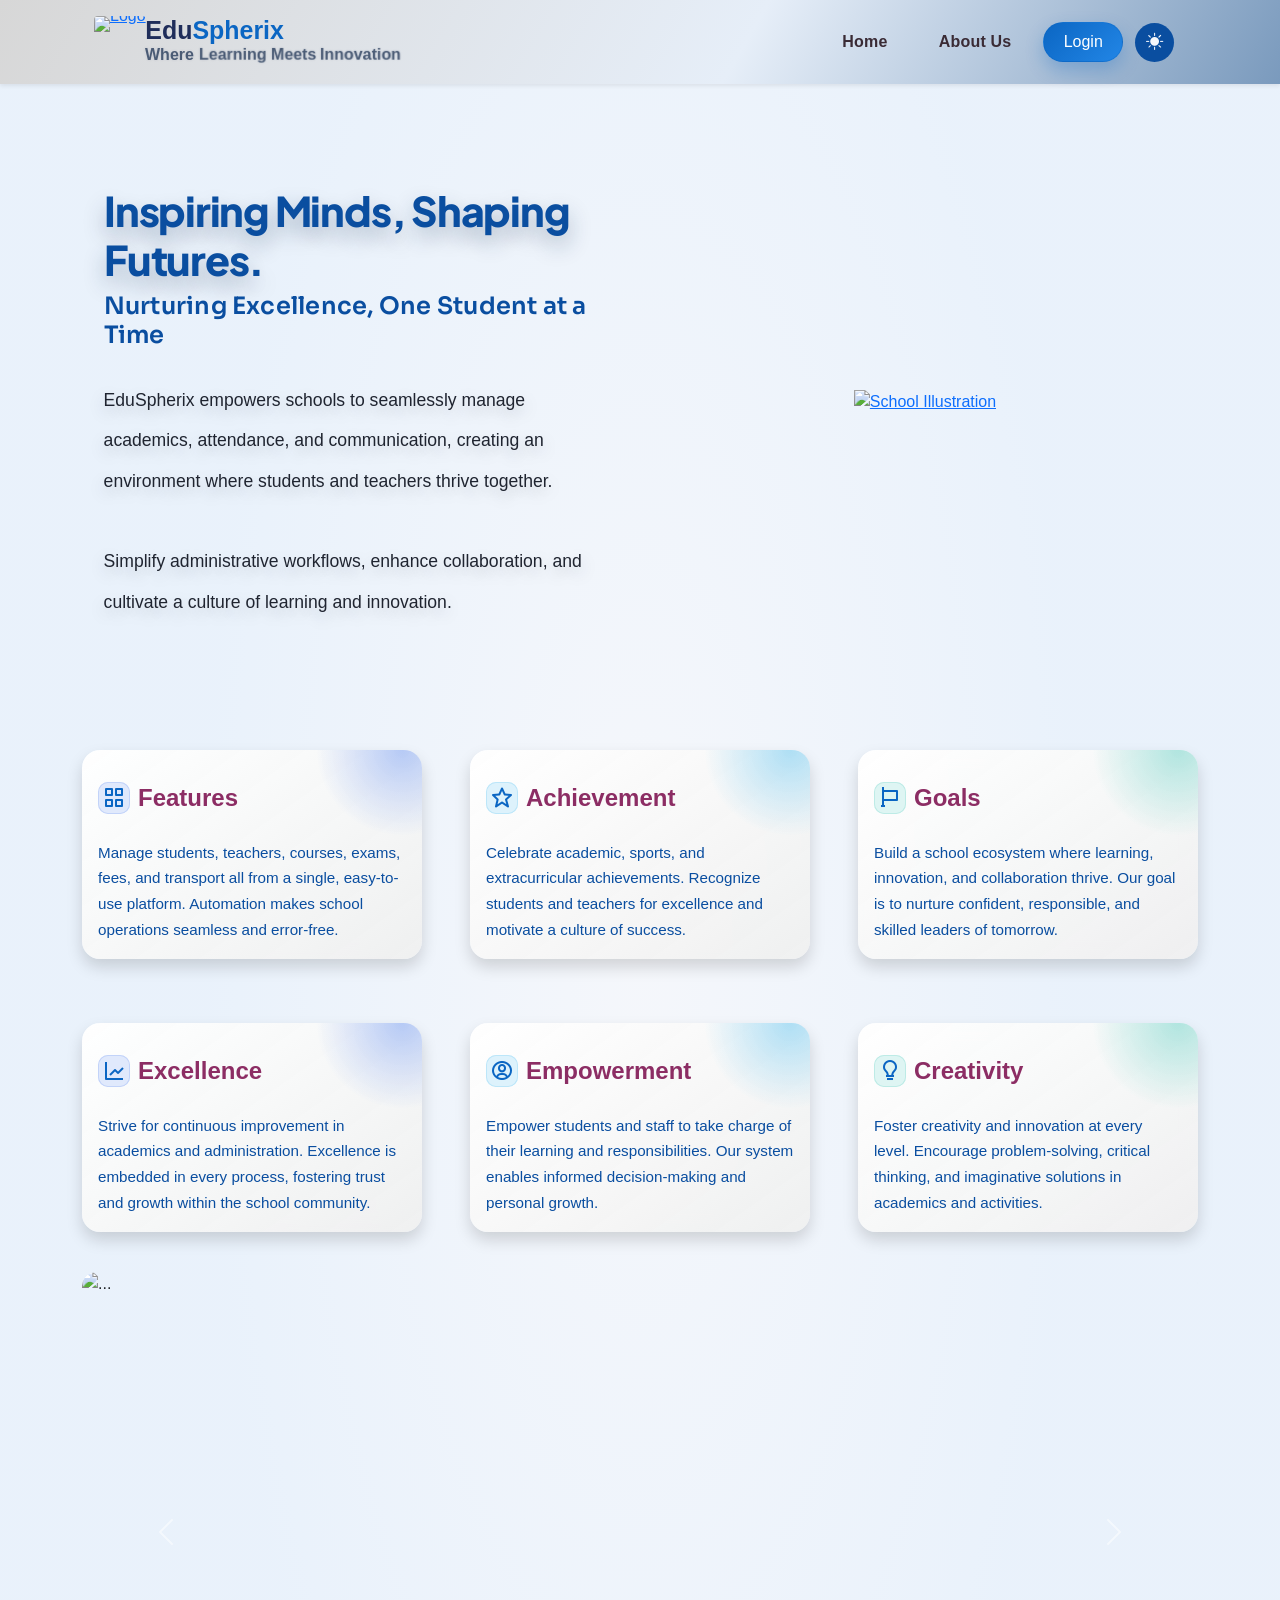
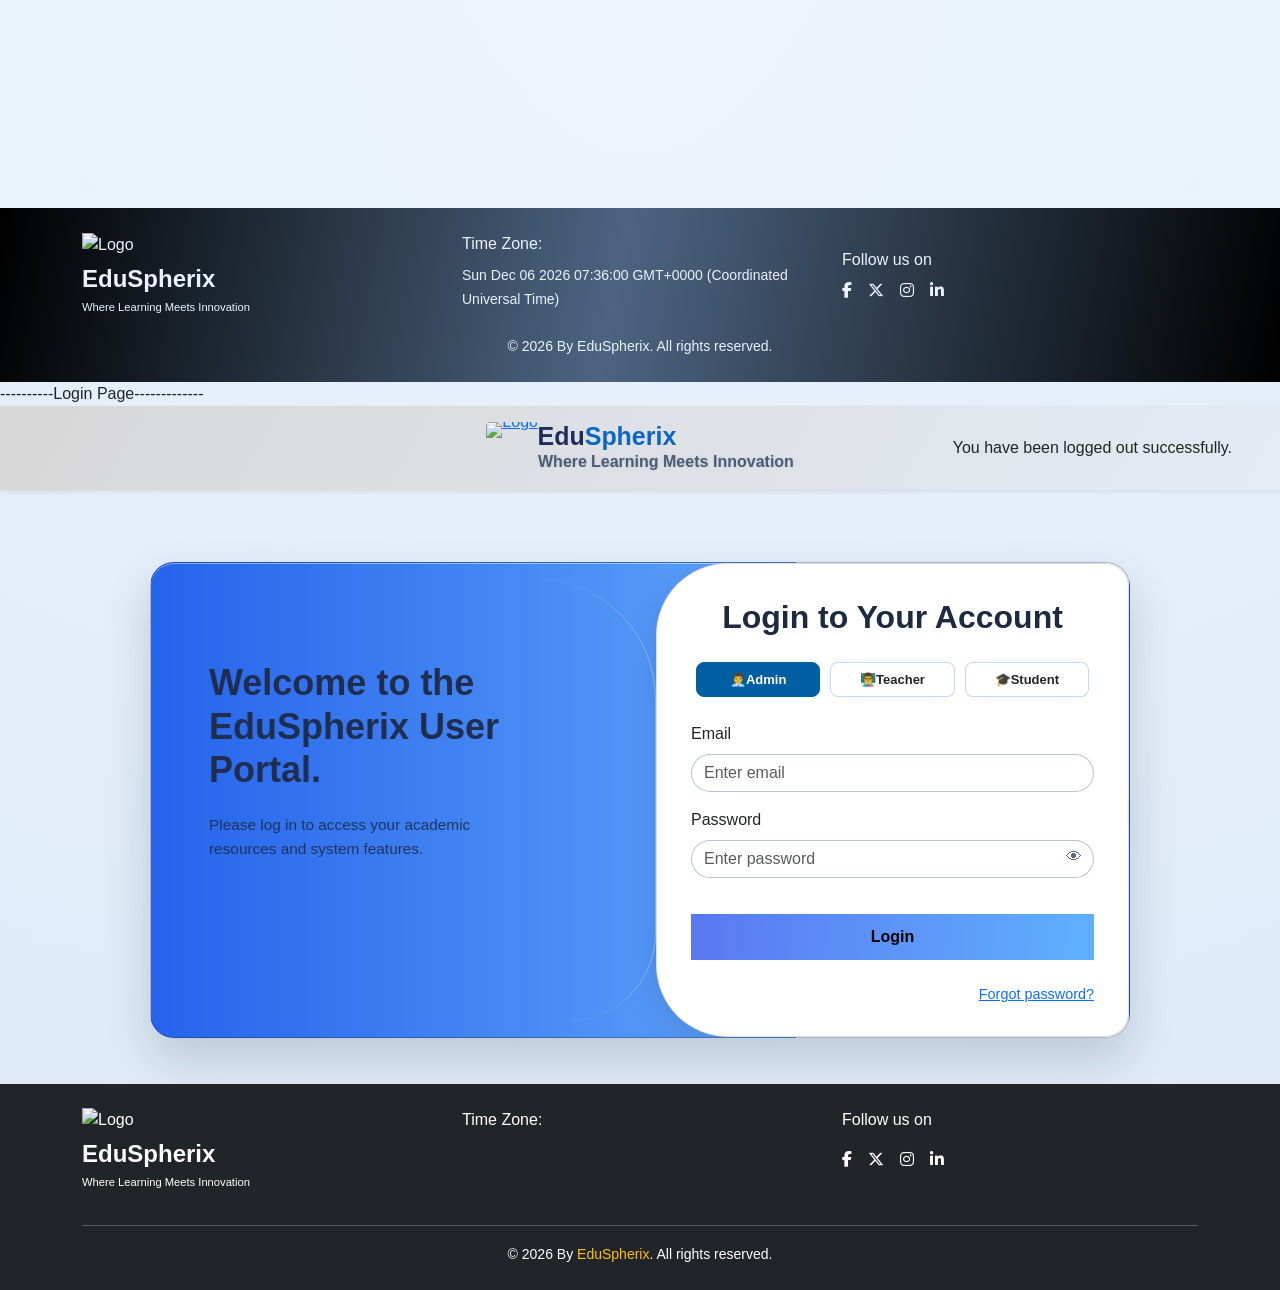
==== commit d59a6f47: "Update index.html" ====
--- a/index.html
+++ b/index.html
@@ -8,7 +8,7 @@
 	</head>
 <body>
 	<main>
-        
+          <h1>hi</h1>
 		<div class="big-wrapper light">
 			<div class="context">
 				<div class="area">
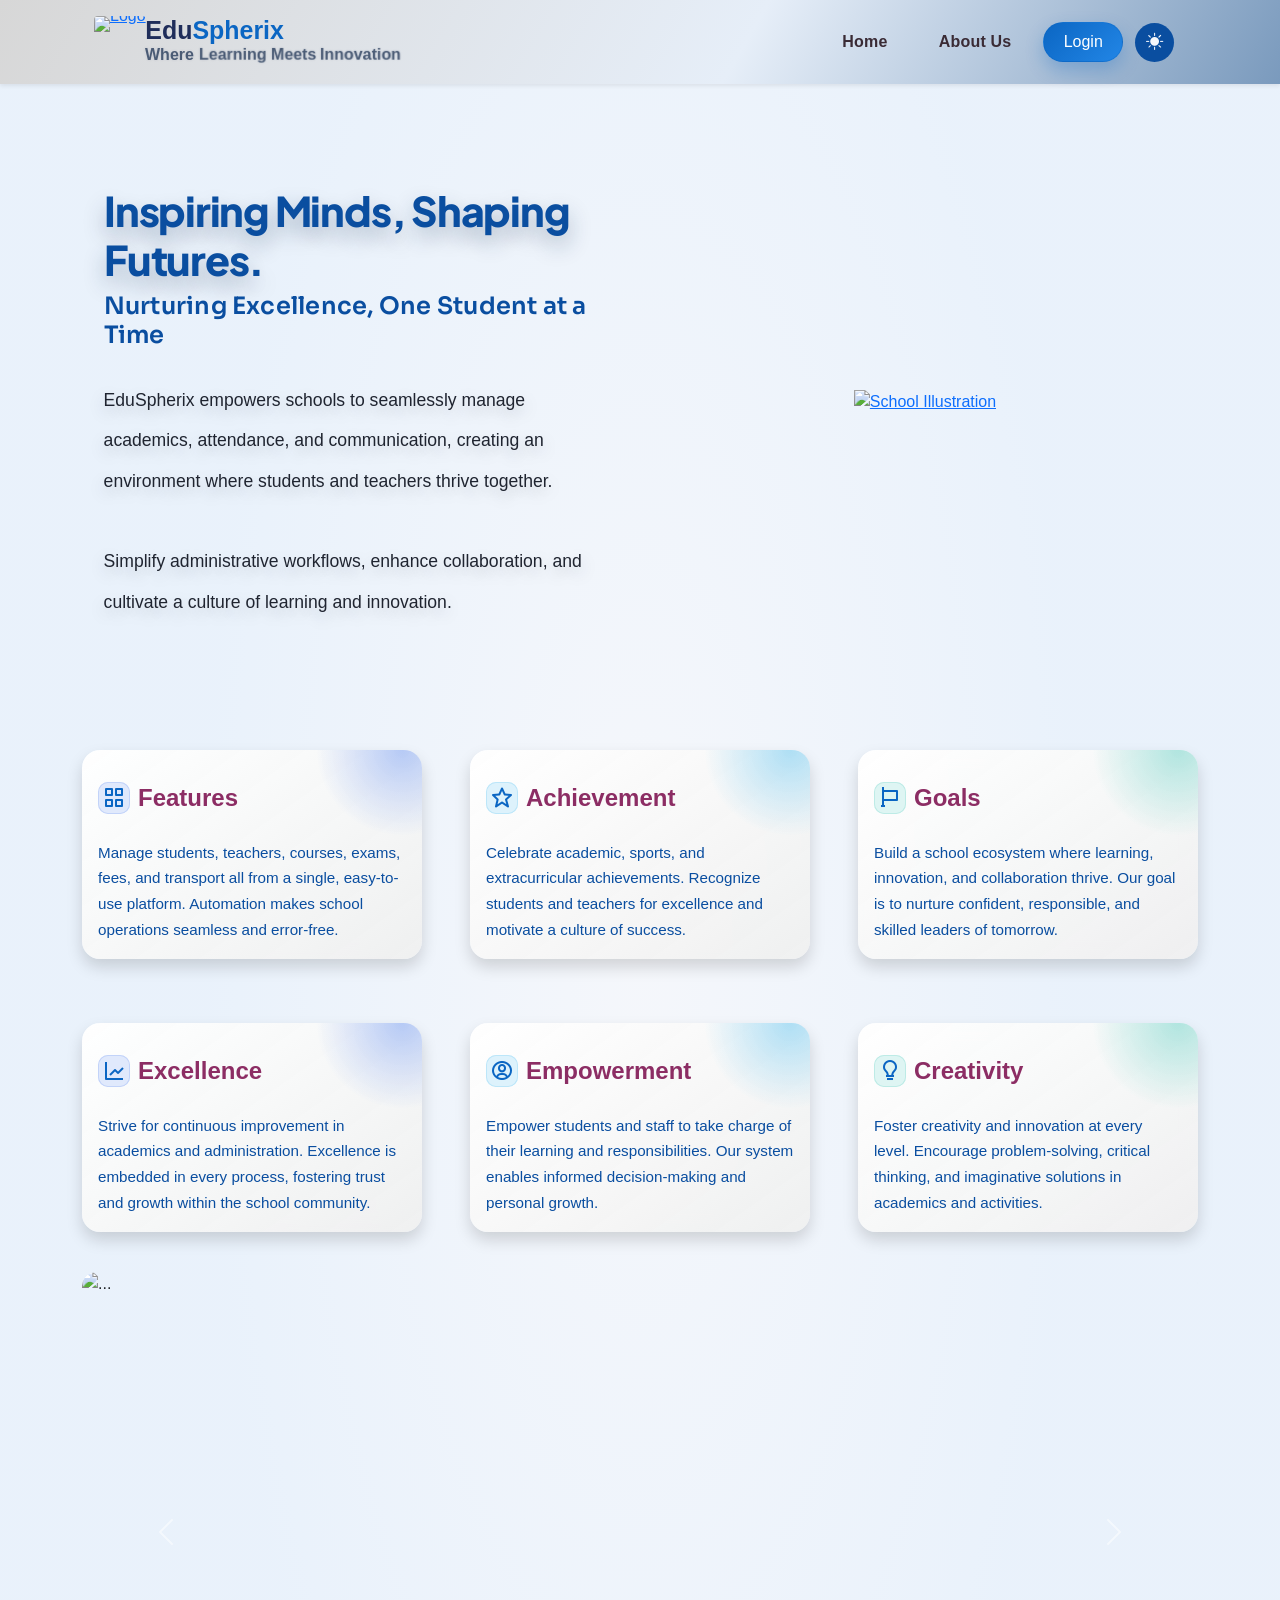
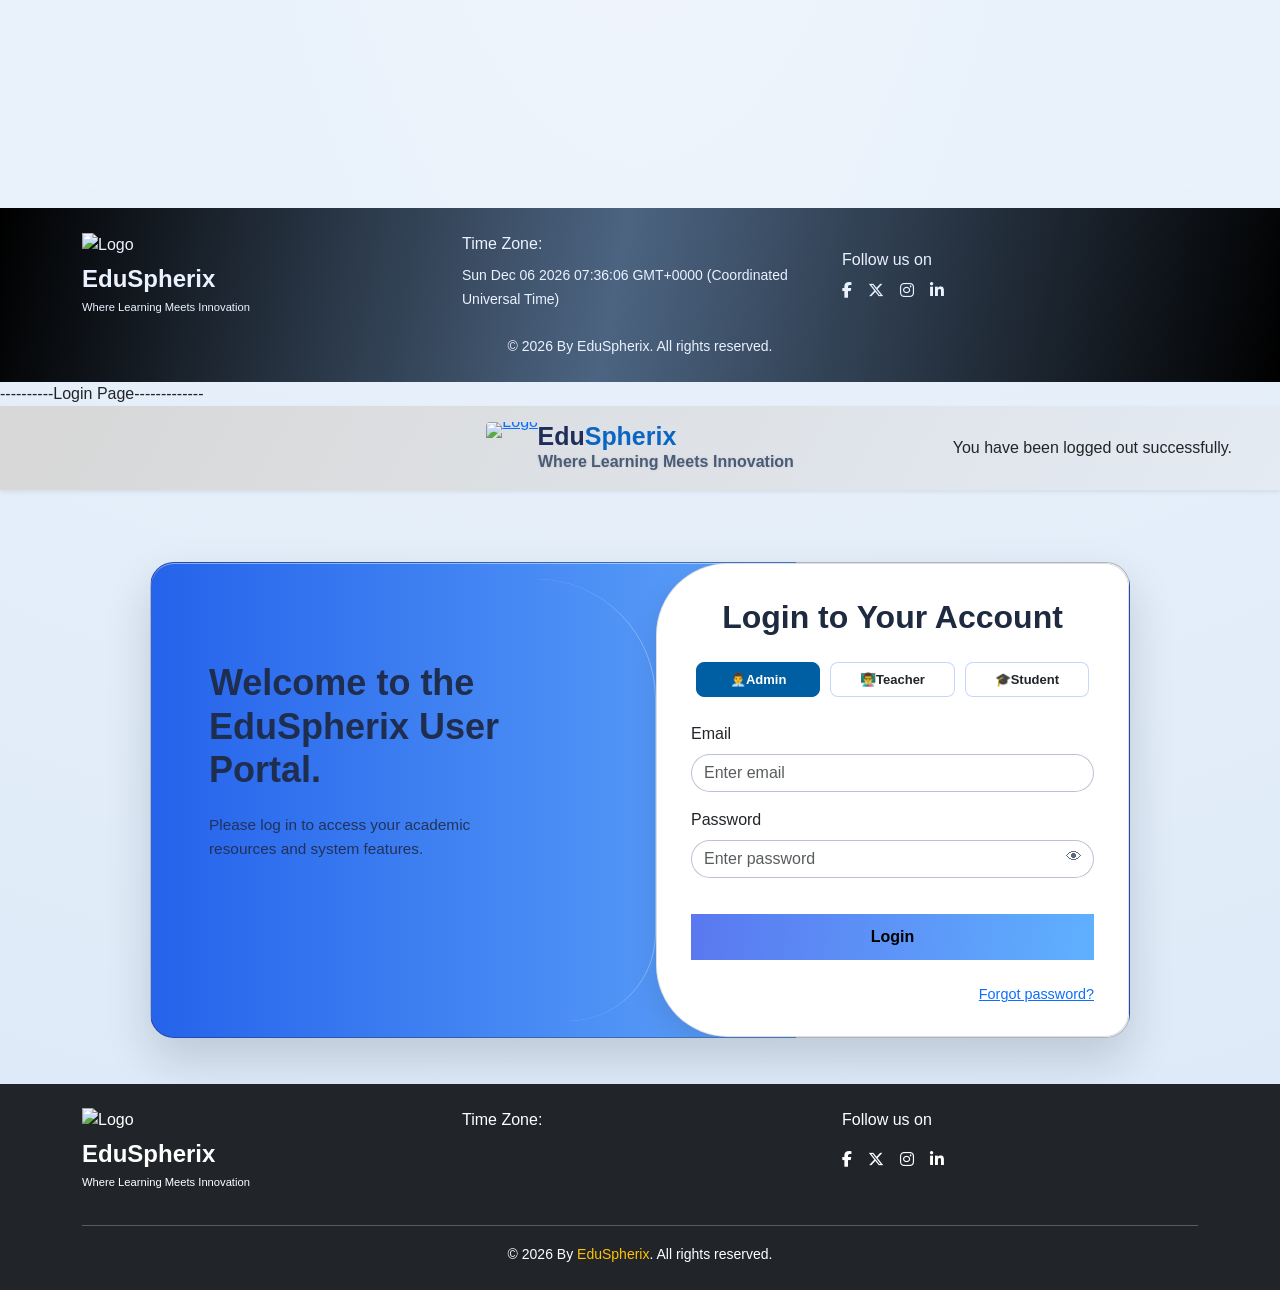
==== commit 1502d945: "Update index.html" ====
--- a/index.html
+++ b/index.html
@@ -8,7 +8,7 @@
 	</head>
 <body>
 	<main>
-          <h1>hi</h1>
+          <h1>Welcome</h1>
 		<div class="big-wrapper light">
 			<div class="context">
 				<div class="area">
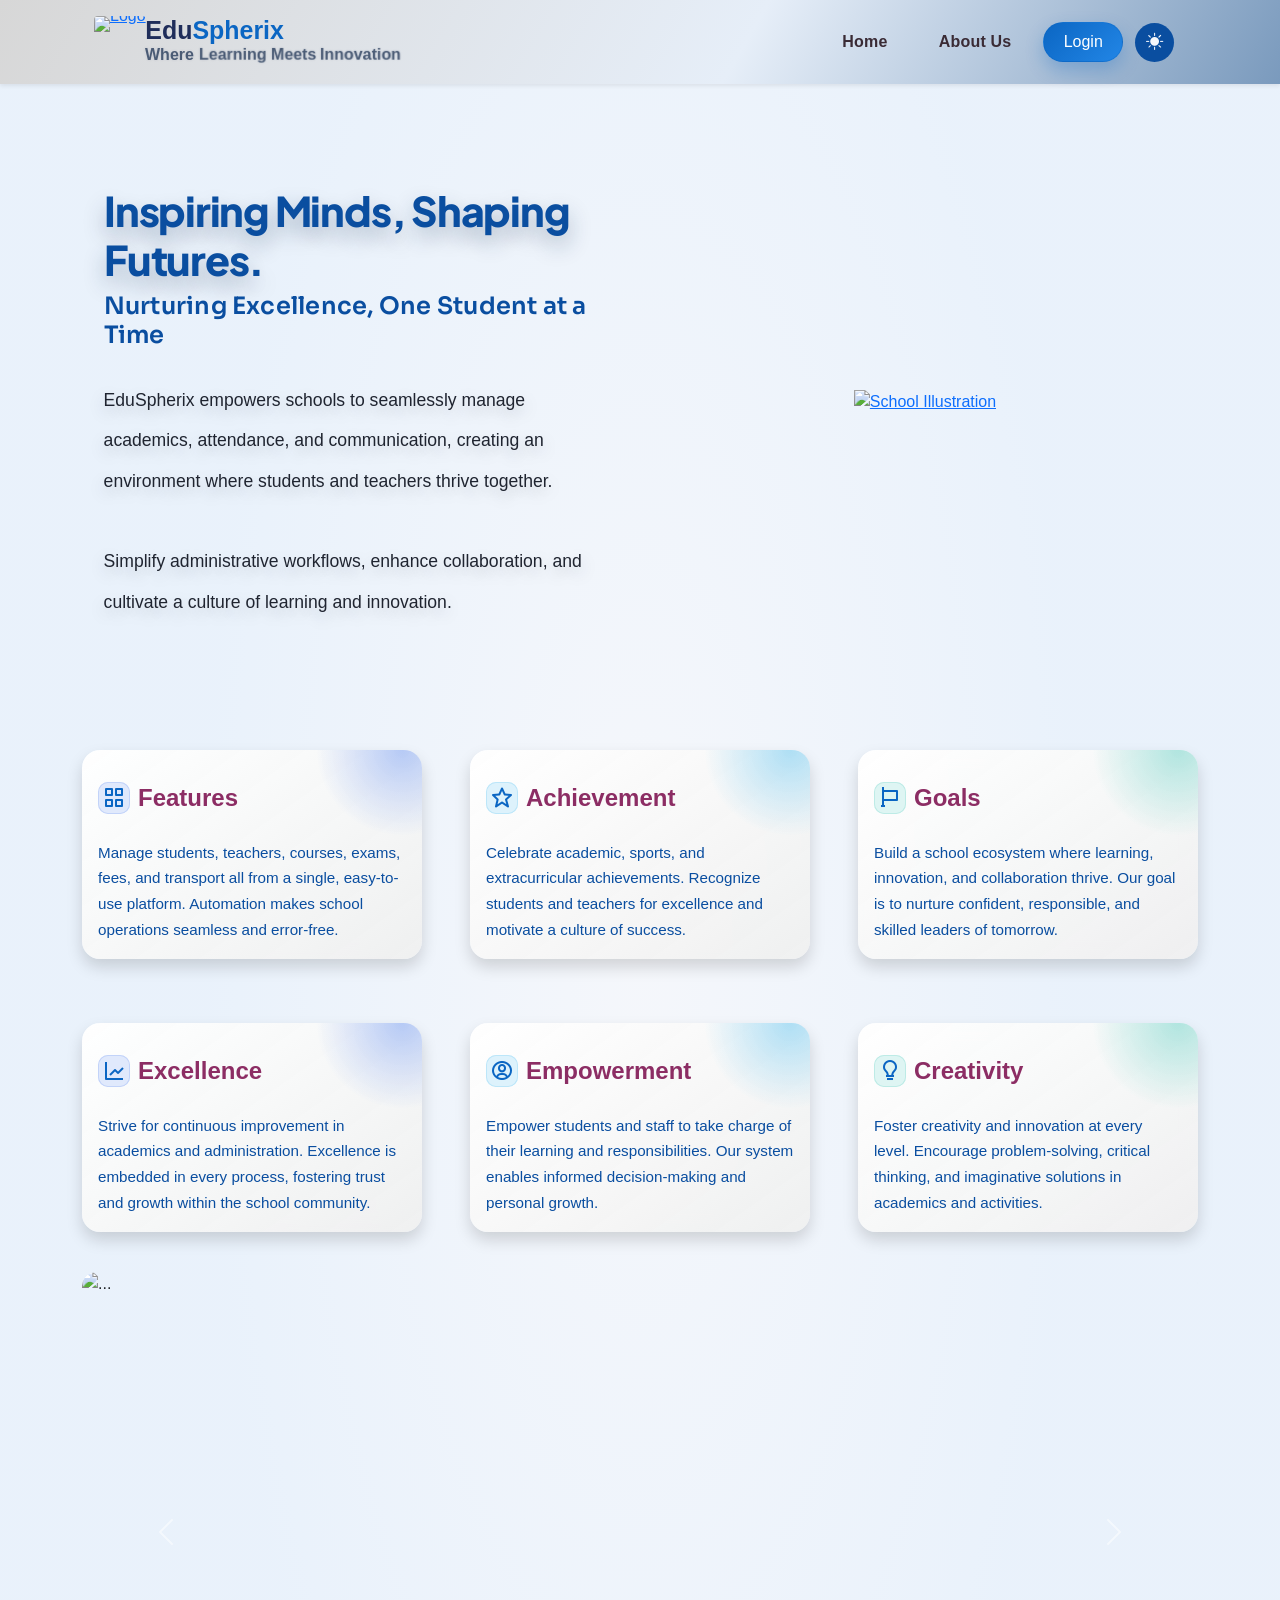
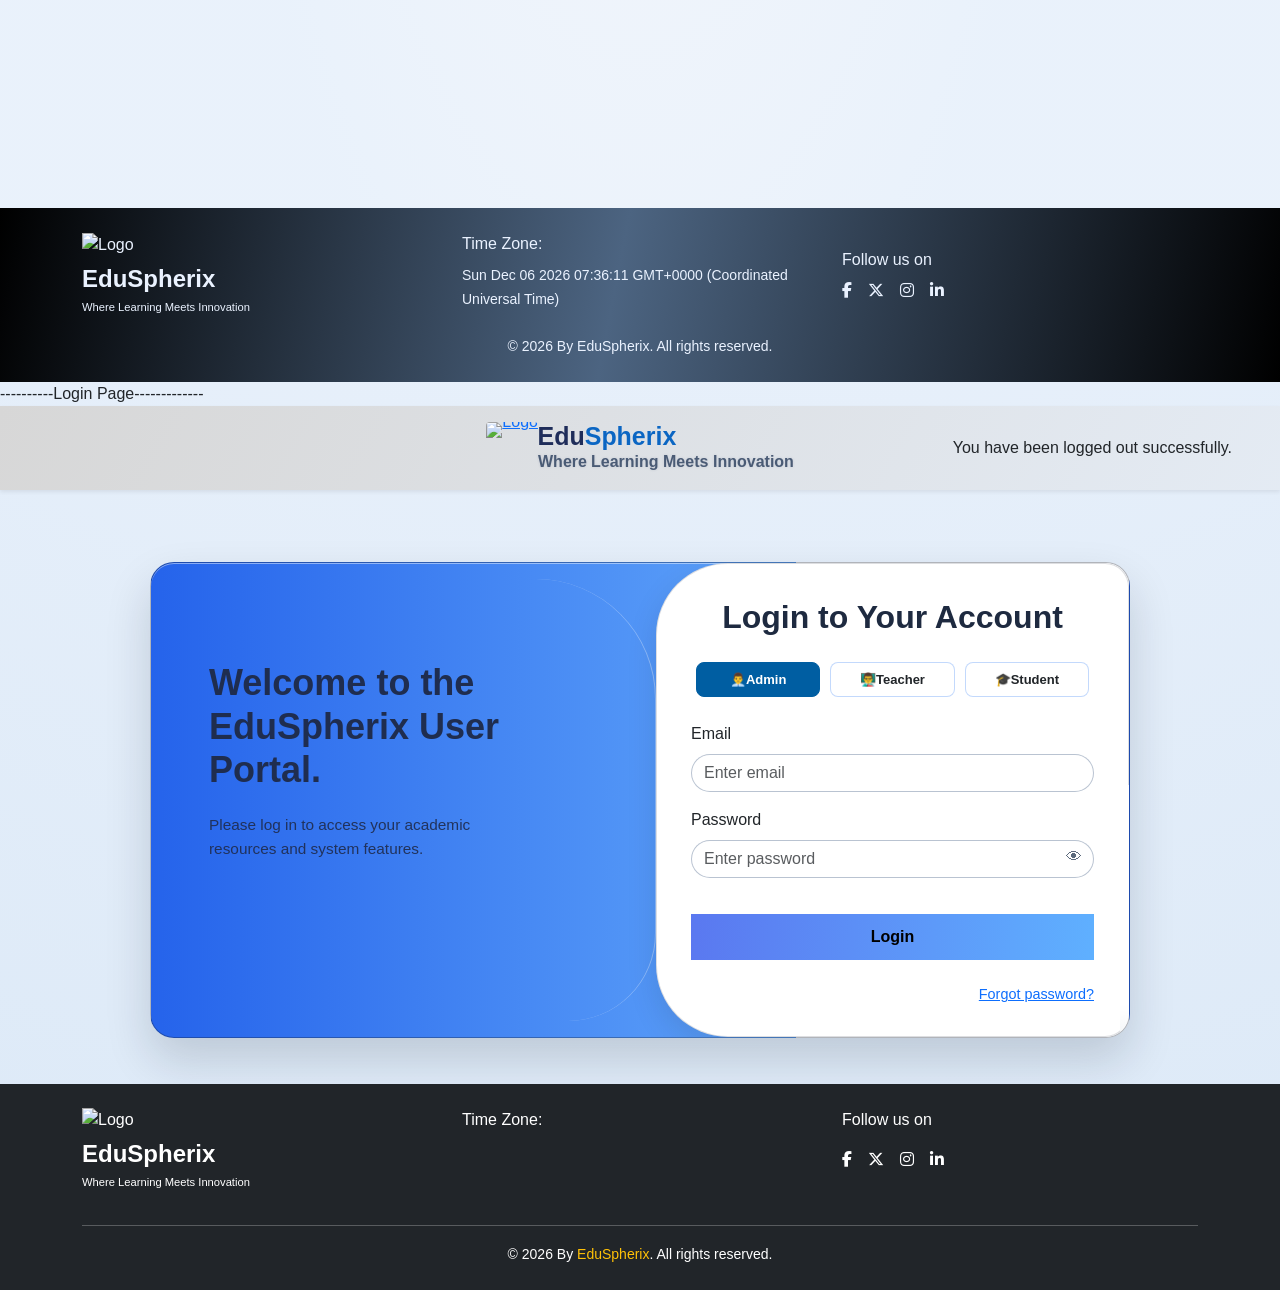
==== commit 134f273d: "Revert "Update index.html" This reverts commit 1502d945e4bf3e3bd6ffc2bb5b8b63c9ffd40484." ====
--- a/index.html
+++ b/index.html
@@ -8,7 +8,7 @@
 	</head>
 <body>
 	<main>
-          <h1>Welcome</h1>
+          <h1>hi</h1>
 		<div class="big-wrapper light">
 			<div class="context">
 				<div class="area">
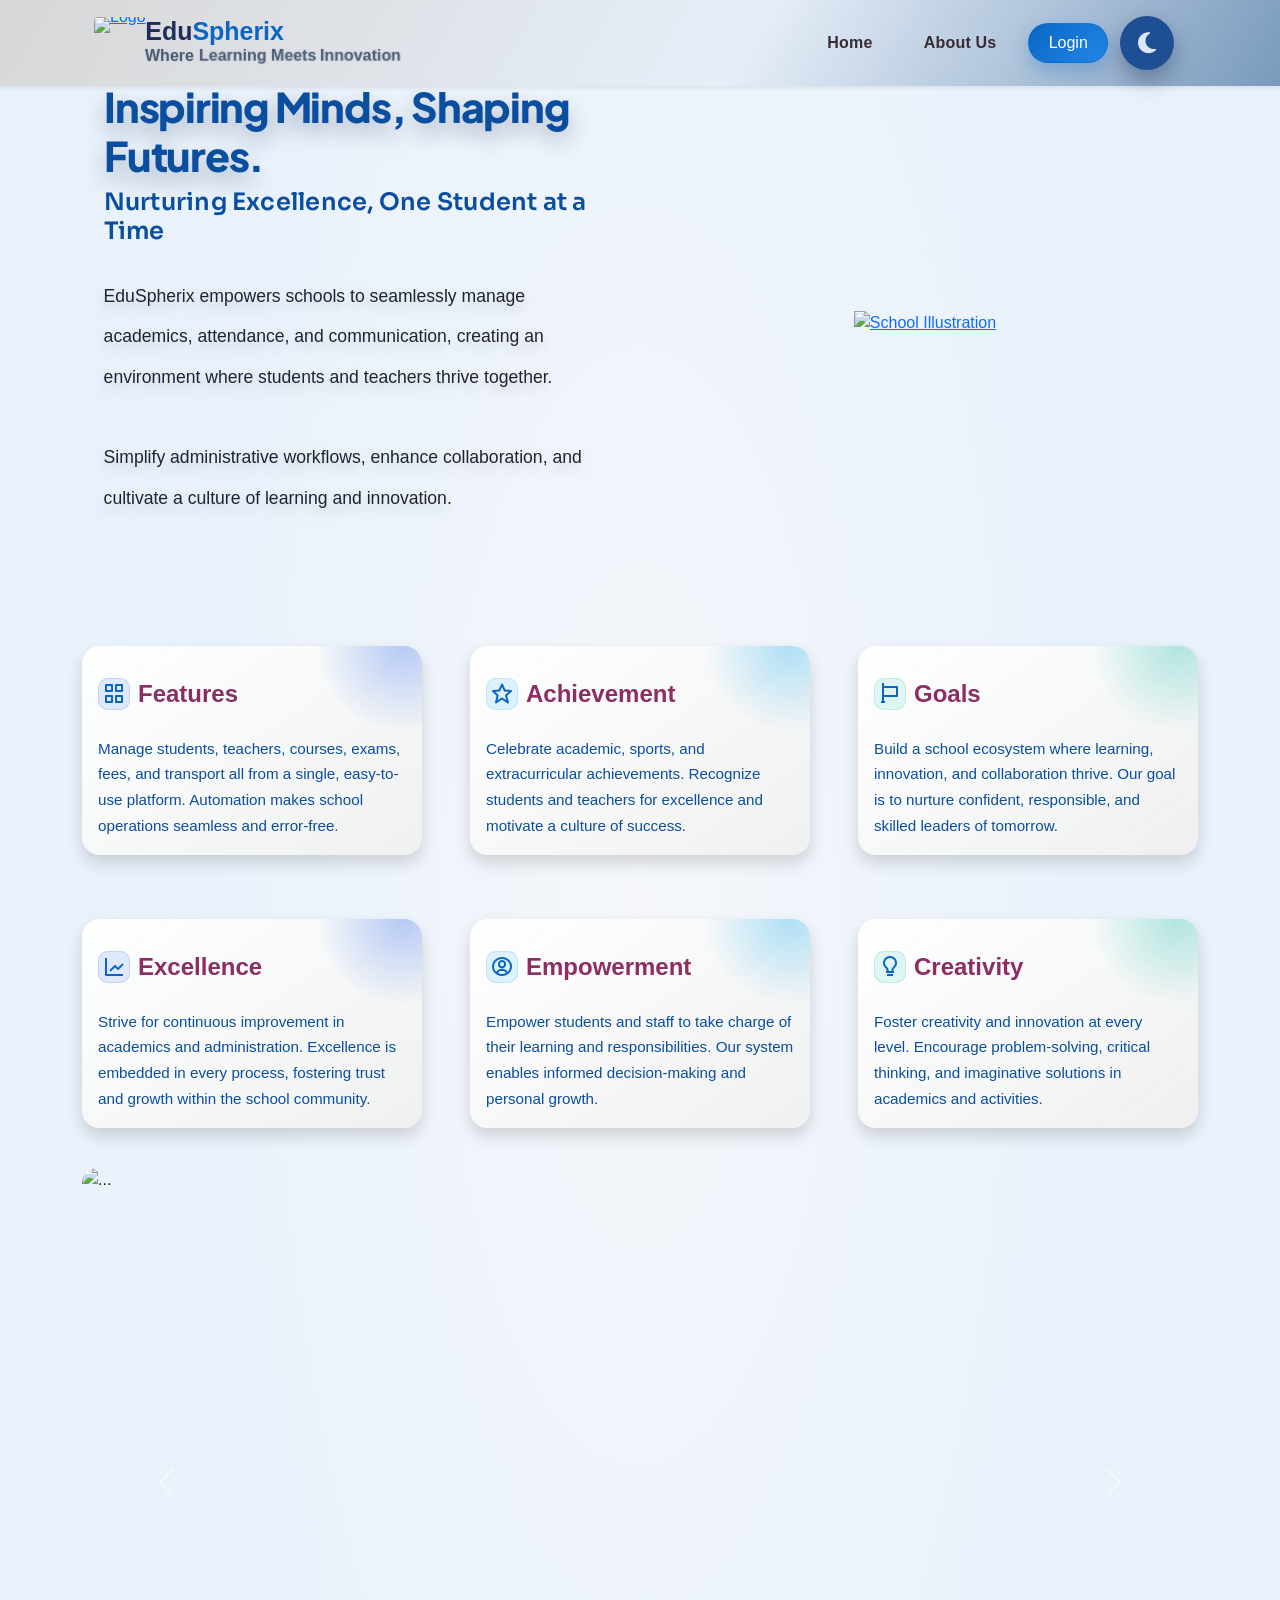
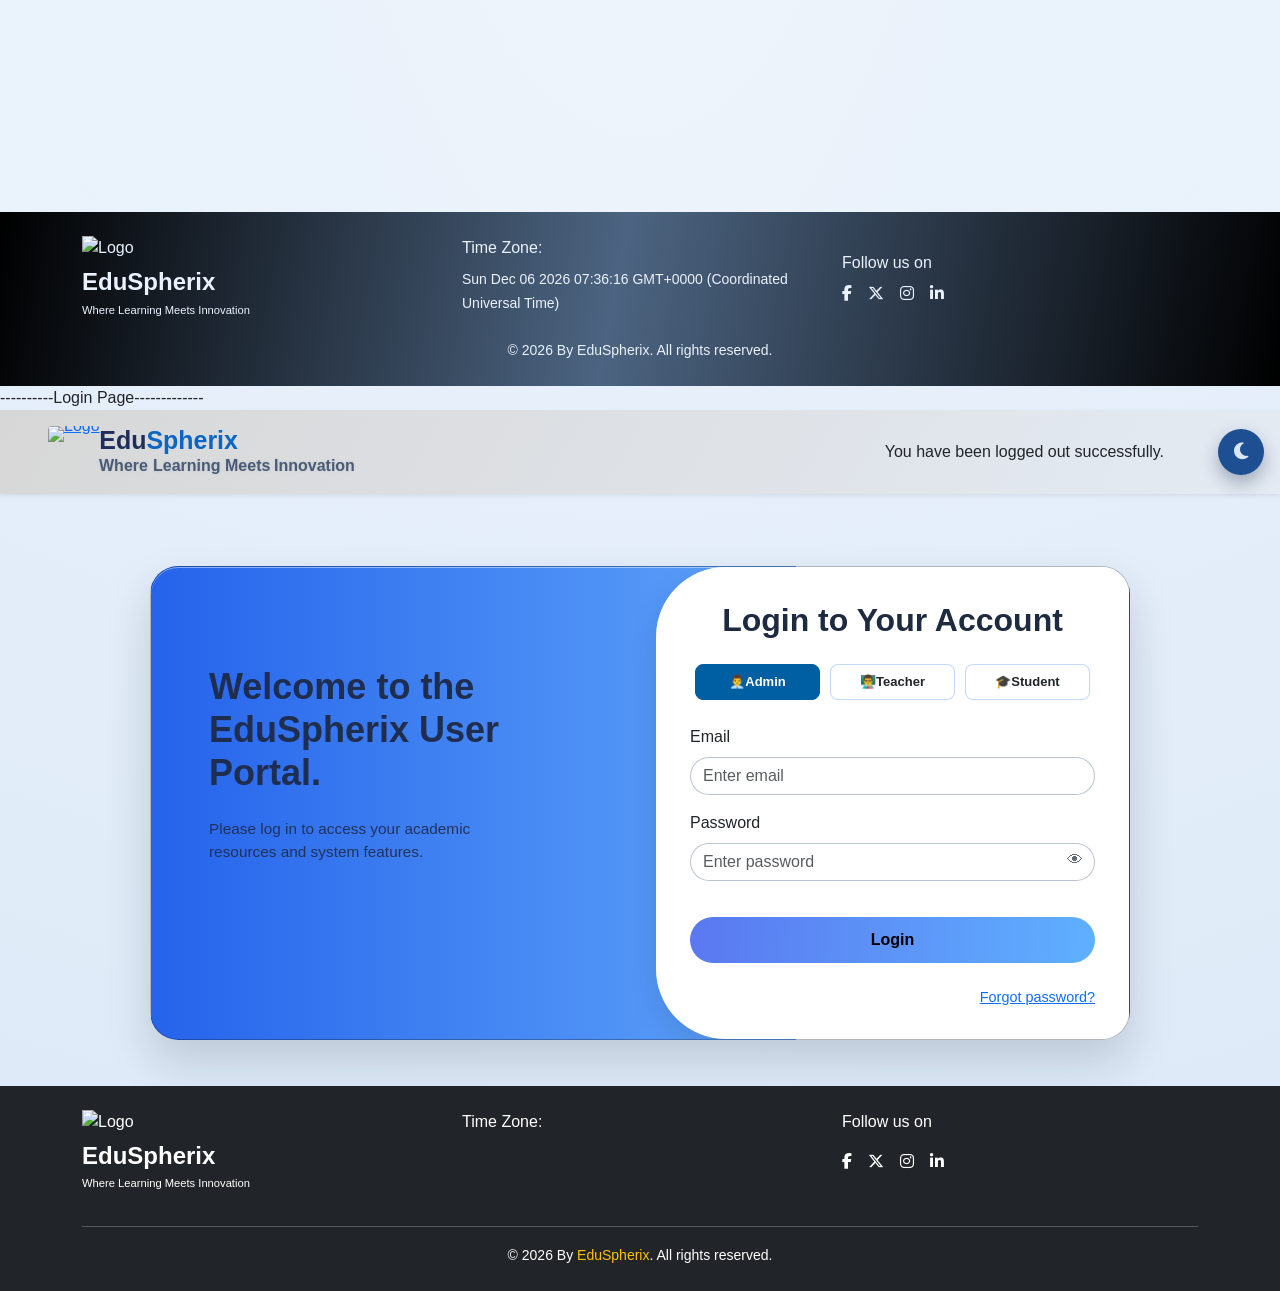
==== commit 412ef6b6: "update html css" ====
--- a/index.html
+++ b/index.html
@@ -5,10 +5,12 @@
 <head th:replace="fragments/header :: header">
 	<meta name="viewport" content="width=device-width, initial-scale=1.0">
 	<link rel="stylesheet" href="https://unpkg.com/boxicons@2.1.4/css/boxicons.min.css">
+	<link rel="stylesheet" href="https://cdn.jsdelivr.net/npm/bootstrap-icons@1.11.3/font/bootstrap-icons.min.css">
+	<link rel="stylesheet" href="https://cdnjs.cloudflare.com/ajax/libs/font-awesome/6.5.2/css/all.min.css">
 	</head>
 <body>
 	<main>
-          <h1>hi</h1>
+        
 		<div class="big-wrapper light">
 			<div class="context">
 				<div class="area">
@@ -48,8 +50,8 @@
 							</div>
 							<div class="bottom-area">
 								<div class="container"> <button class="toggle-btn"> <i
-											class="bi bi-brightness-high-fill"></i> <!-- Sun icon --> <i
-											class="bi bi-sun-fill"></i> <!-- Another sun option --> </button> </div>
+											class="bi bi-brightness-high-fill"></i> <i
+											class="fa-solid fa-moon"></i> </button> </div>
 							</div>
 						</div>
 						<div class="overlay"></div>
@@ -58,10 +60,8 @@
 						</div>
 					</div>
 			</header>
-			<br>
-			<br>
-			<div class="container mt-5">
-				<div class="row">
+			<div class="container mt-5 hero-section">
+				<div class="row align-items-center gy-4">
 					<!-- Hero Text -->
 					<div class="col-12 col-md-6 d-flex justify-content-center get-started" style="height: 550px;">
 						<div class="d-flex justify-content-center align-items-center">
@@ -86,7 +86,7 @@
 
 
 					<!-- Hero Image -->
-					<div class="col-10 col-md-6 image-box text-center">
+					<div class="col-12 col-md-6 image-box text-center mx-auto">
 						<a href="/login">
 							<img src="images/image.png" alt="School Illustration" class="person" />
 						</a>
@@ -263,11 +263,55 @@
 	</footer>
 
 	<script>
-		document.getElementById("datetime").innerText = new Date().toString();
-// 		function scrollToAbout() {
-//   document.getElementById("about-section").scrollIntoView({
-//     behavior: "smooth"
-//   });
+		(() => {
+			const wrapper = document.querySelector(".big-wrapper");
+			const toggleBtn = document.querySelector(".toggle-btn");
+			const menu = document.querySelector(".hamburger-menu");
+			const links = document.querySelector(".links");
+			const overlay = document.querySelector(".overlay");
+			const dateEl = document.getElementById("datetime");
+			const savedTheme = localStorage.getItem("theme");
+
+			if (dateEl) {
+				dateEl.innerText = new Date().toString();
+			}
+
+			if (!wrapper) return;
+
+			const applyTheme = (themeName) => {
+				const isDark = themeName === "dark";
+				wrapper.classList.toggle("dark", isDark);
+				wrapper.classList.toggle("light", !isDark);
+				localStorage.setItem("theme", isDark ? "dark" : "light");
+			};
+
+			applyTheme(savedTheme === "dark" ? "dark" : "light");
+
+			if (toggleBtn) {
+				toggleBtn.setAttribute("aria-label", "Toggle dark mode");
+				toggleBtn.addEventListener("click", () => {
+					const nextTheme = wrapper.classList.contains("dark") ? "light" : "dark";
+					applyTheme(nextTheme);
+				});
+			}
+
+			if (menu && links && overlay) {
+				const closeMenu = () => {
+					wrapper.classList.remove("active");
+					document.body.classList.remove("stop-scrolling");
+				};
+
+				menu.addEventListener("click", () => {
+					wrapper.classList.toggle("active");
+					document.body.classList.toggle("stop-scrolling");
+				});
+
+				overlay.addEventListener("click", closeMenu);
+				links.querySelectorAll("a").forEach((link) => {
+					link.addEventListener("click", closeMenu);
+				});
+			}
+		})();
 	</script>
 	<script src="../kit.fontawesome.com/a81368914c.html"></script>
 	<script src="js/bootstrap.bundle.js"></script>
@@ -315,7 +359,7 @@
 			margin: 72px auto 46px;
 			display: flex;
 			align-items: stretch;
-			border-radius: 24px;
+			border-radius: 28px;
 			overflow: hidden;
 			background: linear-gradient(90deg, #2563eb 0%, #60a5fa 66%, #ffffff 66%, #ffffff 100%);
 			border: 1px solid rgba(15, 23, 42, 0.32);
@@ -344,8 +388,54 @@
 
 		.navbar.login-header p[th\:if="${param.logout}"] {
 			position: absolute;
-			right: 3rem;
+			right: 4.6rem;
 			margin: 0;
+			max-width: 300px;
+			text-align: right;
+			white-space: nowrap;
+			overflow: hidden;
+			text-overflow: ellipsis;
+		}
+
+		.login-theme-toggle {
+			position: absolute;
+			right: 1rem;
+			top: 50%;
+			transform: translateY(-50%);
+			display: inline-flex;
+			align-items: center;
+			justify-content: center;
+			width: 46px;
+			height: 46px;
+			border: none;
+			border-radius: 50%;
+			background: #1f4f93;
+			color: #dbe7f8;
+			box-shadow: 0 8px 18px rgba(9, 30, 62, 0.32);
+			cursor: pointer;
+			z-index: 5;
+		}
+
+		.login-theme-toggle i {
+			font-size: 1.2rem;
+			line-height: 1;
+		}
+
+		.login-theme-toggle i:first-child {
+			display: none;
+		}
+
+		body.dark-mode .login-theme-toggle {
+			background: #1a2f4e;
+			color: #ffffff;
+		}
+
+		body.dark-mode .login-theme-toggle i:first-child {
+			display: block;
+		}
+
+		body.dark-mode .login-theme-toggle i:last-child {
+			display: none;
 		}
 
 		.navbar.login-header .logo {
@@ -489,7 +579,7 @@
 			border-radius: 18px 120px 88px 18px;
 			background: transparent;
 			box-shadow: none;
-			border-right: 1px solid rgba(255, 255, 255, 0.35);
+			border-right: none;
 			position: relative;
 			z-index: 1;
 		}
@@ -543,8 +633,8 @@
 			max-width: none;
 			background: #ffffff;
 			padding: 34px 34px 30px;
-			border-radius: 72px 24px 24px 72px;
-			border: 1px solid rgba(15, 23, 42, 0.14);
+			border-radius: 70px 0 0 70px;
+			border: none;
 			backdrop-filter: blur(10px);
 			-webkit-backdrop-filter: blur(10px);
 			box-shadow: 0 12px 30px rgba(15, 23, 42, 0.12), inset 0 1px 0 rgba(255, 255, 255, 0.65);
@@ -605,7 +695,7 @@
 		.btn-primary {
 			width: 100%;
 			padding: 11px;
-			border-radius: 999px;
+			border-radius: 999px !important;
 			border: none;
 			background: linear-gradient(95deg, #5a78f0 0%, #5fb0ff 100%);
 			font-weight: 700;
@@ -673,7 +763,7 @@
 		#sendCodeBtn {
 			margin-top: 10px;
 			height: 48px;
-			border-radius: 12px;
+			border-radius: 999px;
 			font-size: 1rem;
 			font-weight: 700;
 			letter-spacing: 0.02em;
@@ -762,12 +852,18 @@
 				font-size: 0.8rem;
 			}
 
+			.login-theme-toggle {
+				right: 0.55rem;
+				width: 40px;
+				height: 40px;
+			}
+
 			.main-container {
 				max-width: 94%;
 				flex-direction: column;
 				margin: 34px auto 30px;
-				padding: 0;
-				background: linear-gradient(180deg, #2563eb 0%, #60a5fa 56%, #ffffff 56%, #ffffff 100%);
+				padding: 4px;
+				background: linear-gradient(180deg, #17345d 0%, #17345d 100%);
 			}
 
 			.info-panel {
@@ -778,6 +874,7 @@
 				padding: 54px 28px;
 				border-radius: 18px 18px 0 0;
 				border-right: none;
+				background: #f5f9ff;
 			}
 
 			.info-panel::after {
@@ -796,6 +893,7 @@
 				transform: translateX(0);
 				margin-top: 0;
 				border-radius: 0 0 18px 18px;
+				background: #ffffff;
 			}
 
 			.role-selection {
@@ -929,6 +1027,303 @@
 
 			.login-title {
 				font-size: 1.35rem;
+			}
+		}
+
+		body.dark-mode {
+			background: radial-gradient(circle at 50% 25%, #0f1624 0%, #121c2c 45%, #0d1422 100%);
+			color: #e5edf8;
+		}
+
+		body.dark-mode .circles li {
+			background: rgba(141, 176, 219, 0.16);
+		}
+
+		body.dark-mode .navbar.login-header {
+			background: linear-gradient(120deg, #111b2b 0%, #1a2a43 58%, #0d1624 100%);
+			box-shadow: 0 8px 24px rgba(0, 0, 0, 0.32);
+		}
+
+		body.dark-mode .navbar .logo h3 span:first-child {
+			color: #f5f8ff;
+		}
+
+		body.dark-mode .navbar .logo h3 span:last-child {
+			color: #9ec7ff;
+		}
+
+		body.dark-mode .navbar .logo .tagline {
+			color: #d6e4f7;
+			text-shadow: none;
+		}
+
+		body.dark-mode .main-container {
+			background: linear-gradient(90deg, #0f1a2c 0%, #0f1a2c 66%, #0f1a2c 66%, #0f1a2c 100%);
+			border-color: rgba(255, 255, 255, 0.14);
+			box-shadow: 0 22px 46px rgba(0, 0, 0, 0.3);
+		}
+
+		body.dark-mode .info-panel {
+			color: #e5edf8;
+			border-right-color: rgba(255, 255, 255, 0.16);
+		}
+
+		body.dark-mode .info-panel p {
+			color: rgba(229, 237, 248, 0.9);
+		}
+
+		body.dark-mode .login-container {
+			background: #121d2d;
+			border: none;
+			box-shadow: 0 12px 30px rgba(0, 0, 0, 0.25);
+		}
+
+		body.dark-mode .login-title,
+		body.dark-mode .form-label {
+			color: #e6eef9;
+		}
+
+		body.dark-mode .role {
+			background: rgba(255, 255, 255, 0.05);
+			border-color: rgba(160, 194, 236, 0.35);
+			color: #e5edf8;
+		}
+
+		body.dark-mode .role.active {
+			background: #3a75bf;
+			border-color: #3a75bf;
+			color: #ffffff;
+		}
+
+		body.dark-mode .mb-3 input,
+		body.dark-mode .form-control,
+		body.dark-mode #forgotEmail {
+			background: #0f1826;
+			border-color: rgba(255, 255, 255, 0.2);
+			color: #e6eef9;
+		}
+
+		body.dark-mode .mb-3 input::placeholder,
+		body.dark-mode #forgotEmail::placeholder {
+			color: #a8b8ce;
+		}
+
+		body.dark-mode #forgotPassword-form {
+			background: linear-gradient(180deg, rgba(24, 34, 50, 0.95) 0%, rgba(17, 25, 38, 0.88) 100%);
+			border-color: rgba(255, 255, 255, 0.14);
+			box-shadow: 0 8px 22px rgba(0, 0, 0, 0.24);
+		}
+
+		body.dark-mode .forgot-link,
+		body.dark-mode #backToLogin {
+			color: #9ec7ff;
+		}
+
+		body.dark-mode .toggle-icon {
+			color: #b9c9de;
+		}
+
+		/* Final login responsive fixes */
+		.navbar.login-header p[th\:if="${param.logout}"] {
+			position: static;
+			margin-left: auto;
+			margin-right: 4.25rem;
+			max-width: 280px;
+			text-align: right;
+			white-space: nowrap;
+			overflow: hidden;
+			text-overflow: ellipsis;
+		}
+
+		@media (max-width: 991px) {
+			.main-container {
+				width: calc(100% - 1.1rem);
+				max-width: calc(100% - 1.1rem);
+				margin: 22px auto 24px;
+				border-radius: 18px;
+				padding: 4px !important;
+			}
+
+			.info-panel {
+				padding: 26px 16px 18px !important;
+				border-radius: 12px 12px 0 0 !important;
+			}
+
+			.info-panel h2 {
+				font-size: clamp(1.35rem, 5.2vw, 1.9rem) !important;
+				line-height: 1.28;
+			}
+
+			.info-panel p {
+				font-size: 0.95rem;
+				line-height: 1.55;
+			}
+
+			.login-container {
+				padding: 18px 14px 16px !important;
+				border-radius: 0 0 12px 12px !important;
+			}
+
+			.role-selection {
+				gap: 6px;
+			}
+
+			.role {
+				flex: 1 1 calc(50% - 6px) !important;
+				min-width: 0 !important;
+				padding: 7px 6px;
+				font-size: 12px;
+			}
+
+			.navbar.login-header p[th\:if="${param.logout}"] {
+				margin-right: 0;
+				max-width: 100%;
+				text-align: center;
+				white-space: normal;
+			}
+
+			body.dark-mode .main-container {
+				background: linear-gradient(180deg, #17345d 0%, #17345d 100%) !important;
+			}
+
+			body.dark-mode .info-panel {
+				background: #13233a !important;
+			}
+
+			body.dark-mode .login-container {
+				background: #101a29 !important;
+			}
+
+			body.dark-mode .info-panel h2,
+			body.dark-mode .info-panel p {
+				color: #eaf2ff !important;
+			}
+		}
+
+		@media (max-width: 575px) {
+			.main-container {
+				width: calc(100% - 0.8rem);
+				max-width: calc(100% - 0.8rem);
+				border-radius: 14px;
+				padding: 3px !important;
+			}
+
+			.info-panel {
+				padding: 20px 12px 16px !important;
+				border-radius: 10px 10px 0 0 !important;
+			}
+
+			.login-container {
+				padding: 16px 10px 14px !important;
+				border-radius: 0 0 10px 10px !important;
+			}
+
+			.login-title {
+				font-size: 1.25rem !important;
+			}
+		}
+
+		/* Login header: final mobile alignment fixes */
+		@media (max-width: 991px) {
+			.navbar.login-header .navbar-toggler {
+				display: none !important;
+			}
+
+			.navbar.login-header .container {
+				position: relative;
+				justify-content: flex-start !important;
+				flex-wrap: wrap;
+				min-height: 64px;
+				padding-right: 3.25rem !important;
+			}
+
+			.navbar.login-header .logo {
+				max-width: calc(100% - 3.25rem);
+				margin: 0 !important;
+			}
+
+			.navbar.login-header .logo a.ms-1 {
+				margin-left: 0.2rem !important;
+			}
+
+			.login-theme-toggle {
+				right: 0.45rem !important;
+				width: 38px !important;
+				height: 38px !important;
+			}
+
+			.navbar.login-header p[th\:if="${param.logout}"] {
+				order: 2;
+				flex: 0 1 auto;
+				margin: 0 3rem 0 auto !important;
+				padding-left: 0;
+				padding-right: 0;
+				text-align: right !important;
+				align-self: center;
+				white-space: nowrap;
+				overflow: hidden;
+				text-overflow: ellipsis;
+				max-width: 48vw;
+				font-size: 0.88rem;
+			}
+		}
+
+		@media (max-width: 575px) {
+			.navbar.login-header .container {
+				min-height: 58px;
+				padding-left: 0.6rem !important;
+				padding-right: 2.9rem !important;
+			}
+
+			.navbar.login-header .logo img {
+				width: 42px !important;
+				height: 42px !important;
+			}
+
+			.navbar.login-header .logo h3 {
+				font-size: 1.05rem !important;
+			}
+
+			.login-theme-toggle {
+				right: 0.35rem !important;
+				width: 34px !important;
+				height: 34px !important;
+			}
+
+			.navbar.login-header p[th\:if="${param.logout}"] {
+				margin-right: 2.5rem !important;
+				max-width: 42vw;
+				font-size: 0.8rem;
+			}
+		}
+
+		@media (max-width: 991px) {
+			.navbar.login-header {
+				box-shadow: 0 2px 10px rgba(20, 46, 90, 0.14) !important;
+			}
+		}
+
+		@media (prefers-reduced-motion: reduce) {
+			*,
+			*::before,
+			*::after {
+				animation-duration: 0.01ms !important;
+				animation-iteration-count: 1 !important;
+				transition-duration: 0.01ms !important;
+				scroll-behavior: auto !important;
+			}
+
+			.navbar.login-header {
+				animation: none !important;
+			}
+
+			.navbar .logo h3 span,
+			.navbar .logo .tagline span,
+			.info-panel h2,
+			.info-panel p {
+				animation: none !important;
+				opacity: 1 !important;
+				transform: none !important;
 			}
 		}
 	</style>
@@ -964,6 +1359,10 @@
 				<span class="navbar-toggler-icon"></span>
 			</button>
 			<p th:if="${param.logout}">You have been logged out successfully.</p>
+			<button type="button" class="login-theme-toggle" id="loginThemeToggle" aria-label="Toggle dark mode">
+				<i class="bi bi-brightness-high-fill"></i>
+				<i class="fa-solid fa-moon"></i>
+			</button>
 			<!-- <div class="collapse navbar-collapse" id="mainNavbar">
 				<ul class="navbar-nav ms-auto align-items-center">
 					<li class="nav-item">
@@ -1160,6 +1559,27 @@
 			if (passEl) passEl.value = "";
 		});
 	</script>
+	<script>
+		(() => {
+			const toggleBtn = document.getElementById("loginThemeToggle");
+			const savedTheme = localStorage.getItem("theme");
+
+			const applyTheme = (themeName) => {
+				const isDark = themeName === "dark";
+				document.body.classList.toggle("dark-mode", isDark);
+				localStorage.setItem("theme", isDark ? "dark" : "light");
+			};
+
+			applyTheme(savedTheme === "dark" ? "dark" : "light");
+
+			if (toggleBtn) {
+				toggleBtn.addEventListener("click", () => {
+					const nextTheme = document.body.classList.contains("dark-mode") ? "light" : "dark";
+					applyTheme(nextTheme);
+				});
+			}
+		})();
+	</script>
 </body>
 
 </html>
--- a/sending code .css
+++ b/sending code .css
@@ -619,41 +619,69 @@
 }
 
 .toggle-btn {
-  display: inline-block;
+  display: inline-flex;
+  align-items: center;
+  justify-content: center;
   border: none;
-  background: var(--darkTwo);
-  color: var(--backgroundColor);
+  background: #1f4f93;
+  color: #dbe7f8;
   outline: none;
   cursor: pointer;
-  height: 39px;
-  width: 39px;
+  height: 54px;
+  width: 54px;
   border-radius: 50%;
-  font-size: 1.1rem;
-  transition: 0.3s;
+  font-size: 1.35rem;
+  transition: background-color 0.25s ease, color 0.25s ease, transform 0.2s ease;
+  box-shadow: 0 10px 22px rgba(9, 30, 62, 0.35);
 }
 
 .toggle-btn i {
-  line-height: 39px;
+  line-height: 1;
+  font-size: 1.5rem;
 }
 
 .toggle-btn:hover {
-  background: var(--mainColor);
+  transform: translateY(-1px);
+}
+
+.big-wrapper.light .toggle-btn {
+  background: #1f4f93;
+  color: #dbe7f8;
+  border: none;
+}
+
+.big-wrapper.dark .toggle-btn {
+  background: #1a2f4e;
+  color: #ffffff;
+  border: none;
+  box-shadow: 0 10px 22px rgba(0, 0, 0, 0.28);
+}
+
+.big-wrapper.light .toggle-btn:hover,
+.big-wrapper.dark .toggle-btn:hover {
+  background: #275ba6;
+  color: #eef5ff;
+}
+
+.big-wrapper.dark .toggle-btn:hover {
+  background: #223b60;
+  color: #ffffff;
+}
+
+.big-wrapper.light .toggle-btn i:first-child {
+  display: none;
 }
 
 .big-wrapper.light .toggle-btn i:last-child {
+  display: block;
+}
+
+.big-wrapper.dark .toggle-btn i:last-child {
   display: none;
 }
 
-.big-wrapper.light .toggle-btn i:first-child {
+.big-wrapper.dark .toggle-btn i:first-child {
   display: block;
-}
-
-.big-wrapper.dark .toggle-btn i:last-child {
-  display: block;
-}
-
-.big-wrapper.dark .toggle-btn i:first-child {
-  display: none;
 }
 
 .shape {
@@ -1385,3 +1413,426 @@
   }
 }
 
+/* Final overrides: stable dark mode visuals and image fit */
+.logo img {
+  mix-blend-mode: normal !important;
+  filter: none;
+}
+
+.dark .logo img {
+  filter: none !important;
+}
+
+.dark .text-dark,
+.dark .links a.text-dark {
+  color: #f2f2f2 !important;
+}
+
+.image-box {
+  min-height: clamp(320px, 48vw, 560px) !important;
+}
+
+.image-box img,
+.image-box img.person {
+  width: min(100%, 620px) !important;
+  max-width: 100% !important;
+  max-height: clamp(280px, 46vw, 560px) !important;
+  height: auto !important;
+  object-fit: contain !important;
+  object-position: center !important;
+  transform: none !important;
+  margin: 0 auto !important;
+  right: auto !important;
+  bottom: auto !important;
+}
+
+#carouselExample .carousel-item {
+  aspect-ratio: 16 / 9;
+}
+
+#carouselExample .carousel-item img {
+  width: 100% !important;
+  height: 100% !important;
+  object-fit: cover !important;
+  object-position: center !important;
+  background: transparent !important;
+}
+
+/* Whole-page dark mode overrides */
+.big-wrapper.dark .area {
+  background-color: #0c121c !important;
+  background-image: radial-gradient(95% 140% at 50% 0%, rgba(40, 63, 95, 0.55) 0%, rgba(12, 18, 28, 1) 62%) !important;
+}
+
+.big-wrapper.dark header {
+  background: linear-gradient(130deg, #111a28 0%, #1a2a43 52%, #0d1521 100%) !important;
+  box-shadow: 0 8px 24px rgba(0, 0, 0, 0.38);
+}
+
+.big-wrapper.dark .circles li,
+.big-wrapper.dark .square-animation {
+  background: rgba(144, 178, 219, 0.16) !important;
+  background-color: rgba(144, 178, 219, 0.16) !important;
+}
+
+.big-wrapper.dark .hero-copy {
+  background: transparent !important;
+  border: none !important;
+  box-shadow: none !important;
+}
+
+.big-wrapper.dark .big-title h1,
+.big-wrapper.dark .get-started .text,
+.big-wrapper.dark .logo .tagline {
+  color: #f3f6fb !important;
+  text-shadow: none;
+}
+
+.big-wrapper.dark .big-title h1 {
+  color: #8fc7ff !important;
+}
+
+.big-wrapper.dark .big-title h4 {
+  color: #c7def7 !important;
+}
+
+.big-wrapper.dark .logo h3 span:first-child,
+.big-wrapper.dark .logo h3 span:last-child {
+  color: #ffffff !important;
+}
+
+.big-wrapper.dark .links ul li:not(:last-child) > a {
+  color: #d9e6f7 !important;
+}
+
+.big-wrapper.dark .links ul li:not(:last-child) > a::after {
+  background: linear-gradient(90deg, #d9e6f7, #ffffff);
+}
+
+.big-wrapper.dark .links ul li:not(:last-child) > a:hover {
+  color: #ffffff !important;
+}
+
+.big-wrapper.dark .links ul li:last-child > a {
+  background: linear-gradient(135deg, #243b5f, #365887) !important;
+  border-color: rgba(206, 224, 248, 0.55) !important;
+  color: #f3f8ff !important;
+  box-shadow: 0 10px 20px rgba(0, 0, 0, 0.34);
+}
+
+.big-wrapper.dark .hamburger-menu .bar,
+.big-wrapper.dark .hamburger-menu .bar::before,
+.big-wrapper.dark .hamburger-menu .bar::after {
+  background-color: #e6effb;
+}
+
+.big-wrapper.dark .overlay {
+  background-color: rgba(7, 12, 20, 0.62);
+}
+
+@media screen and (max-width: 870px) {
+  .big-wrapper.dark .links {
+    background-color: #111a29 !important;
+  }
+
+  .big-wrapper.dark .links ul li:last-child > a {
+    background: none !important;
+    color: #eaf2ff !important;
+    border-color: transparent !important;
+    box-shadow: none !important;
+  }
+}
+
+/* Hero image: match text-side height on desktop */
+@media screen and (min-width: 768px) {
+  .big-wrapper .get-started,
+  .big-wrapper .image-box {
+    height: 550px !important;
+    min-height: 550px !important;
+    display: flex;
+    align-items: center !important;
+    justify-content: center !important;
+  }
+
+  .big-wrapper .image-box img,
+  .big-wrapper .image-box img.person {
+    height: 100% !important;
+    max-height: 100% !important;
+    width: auto !important;
+    max-width: 100% !important;
+    object-fit: contain !important;
+  }
+}
+
+/* Dark mode: unique colors for all feature cards */
+.big-wrapper.dark .show-cards > [class*="col-"]:nth-child(1) .card { --card-accent: #60a5fa; }
+.big-wrapper.dark .show-cards > [class*="col-"]:nth-child(2) .card { --card-accent: #38bdf8; }
+.big-wrapper.dark .show-cards > [class*="col-"]:nth-child(3) .card { --card-accent: #60a5fa; }
+.big-wrapper.dark .show-cards > [class*="col-"]:nth-child(4) .card { --card-accent: #38bdf8; }
+.big-wrapper.dark .show-cards > [class*="col-"]:nth-child(5) .card { --card-accent: #60a5fa; }
+.big-wrapper.dark .show-cards > [class*="col-"]:nth-child(6) .card { --card-accent: #38bdf8; }
+.big-wrapper.dark .show-cards > [class*="col-"]:nth-child(7) .card { --card-accent: #60a5fa; }
+.big-wrapper.dark .show-cards > [class*="col-"]:nth-child(8) .card { --card-accent: #38bdf8; }
+
+.big-wrapper.dark .show-cards .card {
+  border-color: color-mix(in srgb, var(--card-accent) 35%, #1a2534 65%);
+  border-top-color: var(--card-accent);
+  background: linear-gradient(150deg, #111b29 0%, #0f1824 100%);
+}
+
+.big-wrapper.dark .show-cards .card h3,
+.big-wrapper.dark .show-cards .text-primary {
+  color: var(--card-accent) !important;
+}
+
+.big-wrapper.dark .show-cards .card .icon-hover {
+  color: #ffffff;
+  background: color-mix(in srgb, var(--card-accent) 34%, #0f1824 66%);
+  box-shadow: inset 0 0 0 1px color-mix(in srgb, var(--card-accent) 68%, #0f1824 32%);
+}
+
+/* Final responsive stability fixes */
+html,
+body {
+  overflow-x: hidden;
+}
+
+@media screen and (max-width: 1200px) {
+  .container {
+    padding-left: 1.25rem !important;
+    padding-right: 1.25rem !important;
+  }
+}
+
+@media screen and (max-width: 991px) {
+  .container {
+    padding-left: 0.9rem !important;
+    padding-right: 0.9rem !important;
+  }
+
+  header {
+    position: sticky;
+    top: 0;
+    box-shadow: 0 2px 10px rgba(20, 46, 90, 0.14) !important;
+  }
+
+  .big-wrapper .get-started,
+  .big-wrapper .image-box {
+    height: auto !important;
+    min-height: 0 !important;
+  }
+
+  .get-started {
+    margin-top: 1rem;
+    text-align: center;
+  }
+
+  .hero-copy {
+    max-width: 100%;
+    padding: 1rem 0.8rem 0.9rem !important;
+  }
+
+  .image-box,
+  .image-box img,
+  .image-box img.person {
+    position: static !important;
+    right: auto !important;
+    bottom: auto !important;
+    top: auto !important;
+    left: auto !important;
+    transform: none !important;
+  }
+
+  .image-box img,
+  .image-box img.person {
+    width: min(92vw, 520px) !important;
+    max-width: 100% !important;
+    height: auto !important;
+    max-height: min(60vh, 520px) !important;
+    margin: 0 auto !important;
+    display: block;
+  }
+
+  .card-container {
+    margin-top: 42px !important;
+  }
+
+  .show-cards .card {
+    border-radius: 14px;
+  }
+
+  .carousel-box {
+    width: 100% !important;
+    margin-top: 0.75rem !important;
+  }
+
+  #carouselExample {
+    border-radius: 10px;
+  }
+
+  #carouselExample .carousel-item {
+    aspect-ratio: 16 / 10;
+  }
+
+  #carouselExample .carousel-item img {
+    border-radius: 10px;
+  }
+
+  #footer .row > div {
+    text-align: center;
+    margin-bottom: 0.75rem;
+  }
+
+  #footer .d-flex.gap-3 {
+    justify-content: center;
+  }
+}
+
+@media screen and (max-width: 576px) {
+  .big-title h1 {
+    font-size: clamp(1.45rem, 7.2vw, 2rem) !important;
+    line-height: 1.25 !important;
+  }
+
+  .big-title h4 {
+    font-size: clamp(0.95rem, 4.3vw, 1.2rem) !important;
+  }
+
+  .get-started .text {
+    font-size: 0.96rem;
+    line-height: 1.55;
+  }
+
+  .image-box img,
+  .image-box img.person {
+    width: min(94vw, 390px) !important;
+    max-height: min(52vh, 390px) !important;
+  }
+
+  #carouselExample .carousel-item {
+    aspect-ratio: 4 / 3;
+  }
+
+  .container,
+  #footer .container,
+  .card-container,
+  .carousel-box {
+    padding-left: 12px !important;
+    padding-right: 12px !important;
+  }
+}
+
+/* Mobile-first hero polish */
+@media screen and (max-width: 991px) {
+  .hero-section {
+    margin-top: 1.2rem !important;
+  }
+
+  .hero-section .row {
+    justify-content: center;
+  }
+
+  .hero-section .image-box {
+    width: 100% !important;
+    margin-left: auto !important;
+    margin-right: auto !important;
+    padding-left: 0 !important;
+    padding-right: 0 !important;
+    text-align: center !important;
+    justify-content: center !important;
+  }
+
+  .hero-section .image-box a {
+    display: inline-flex;
+    justify-content: center;
+    width: 100%;
+  }
+
+  .hero-section .image-box img,
+  .hero-section .image-box img.person {
+    margin-left: auto !important;
+    margin-right: auto !important;
+    object-position: center center !important;
+  }
+}
+
+@media screen and (max-width: 576px) {
+  .hero-section {
+    margin-top: 0.85rem !important;
+  }
+
+  .hero-copy {
+    padding: 0.85rem 0.65rem 0.75rem !important;
+  }
+
+  .hero-section .image-box img,
+  .hero-section .image-box img.person {
+    width: min(96vw, 380px) !important;
+  }
+}
+
+/* iOS menu stability fixes */
+@media screen and (max-width: 870px) {
+  .hamburger-menu {
+    z-index: 1102 !important;
+  }
+
+  .links {
+    z-index: 1101 !important;
+    top: 0;
+    right: 0;
+    width: min(84vw, 320px);
+    max-width: 320px;
+    height: 100dvh;
+    min-height: 100vh;
+    padding-top: max(1rem, env(safe-area-inset-top));
+    padding-bottom: max(1rem, env(safe-area-inset-bottom));
+    overflow-y: auto;
+    -webkit-overflow-scrolling: touch;
+    backdrop-filter: blur(8px);
+    -webkit-backdrop-filter: blur(8px);
+    -webkit-transform: translate3d(100%, 0, 0);
+    transform: translate3d(100%, 0, 0);
+    backface-visibility: hidden;
+    will-change: transform;
+  }
+
+  .overlay {
+    z-index: 1100 !important;
+  }
+
+  .big-wrapper.active .links {
+    -webkit-transform: translate3d(0, 0, 0);
+    transform: translate3d(0, 0, 0);
+  }
+
+  .big-wrapper.active {
+    overflow: hidden;
+  }
+}
+
+@media (prefers-reduced-motion: reduce) {
+  *,
+  *::before,
+  *::after {
+    animation-duration: 0.01ms !important;
+    animation-iteration-count: 1 !important;
+    transition-duration: 0.01ms !important;
+    scroll-behavior: auto !important;
+  }
+
+  .circles li {
+    animation: none !important;
+  }
+
+  .logo h3 span,
+  .tagline span,
+  .links ul li,
+  .big-title h1,
+  .big-title h4,
+  .text {
+    animation: none !important;
+    opacity: 1 !important;
+    transform: none !important;
+  }
+}
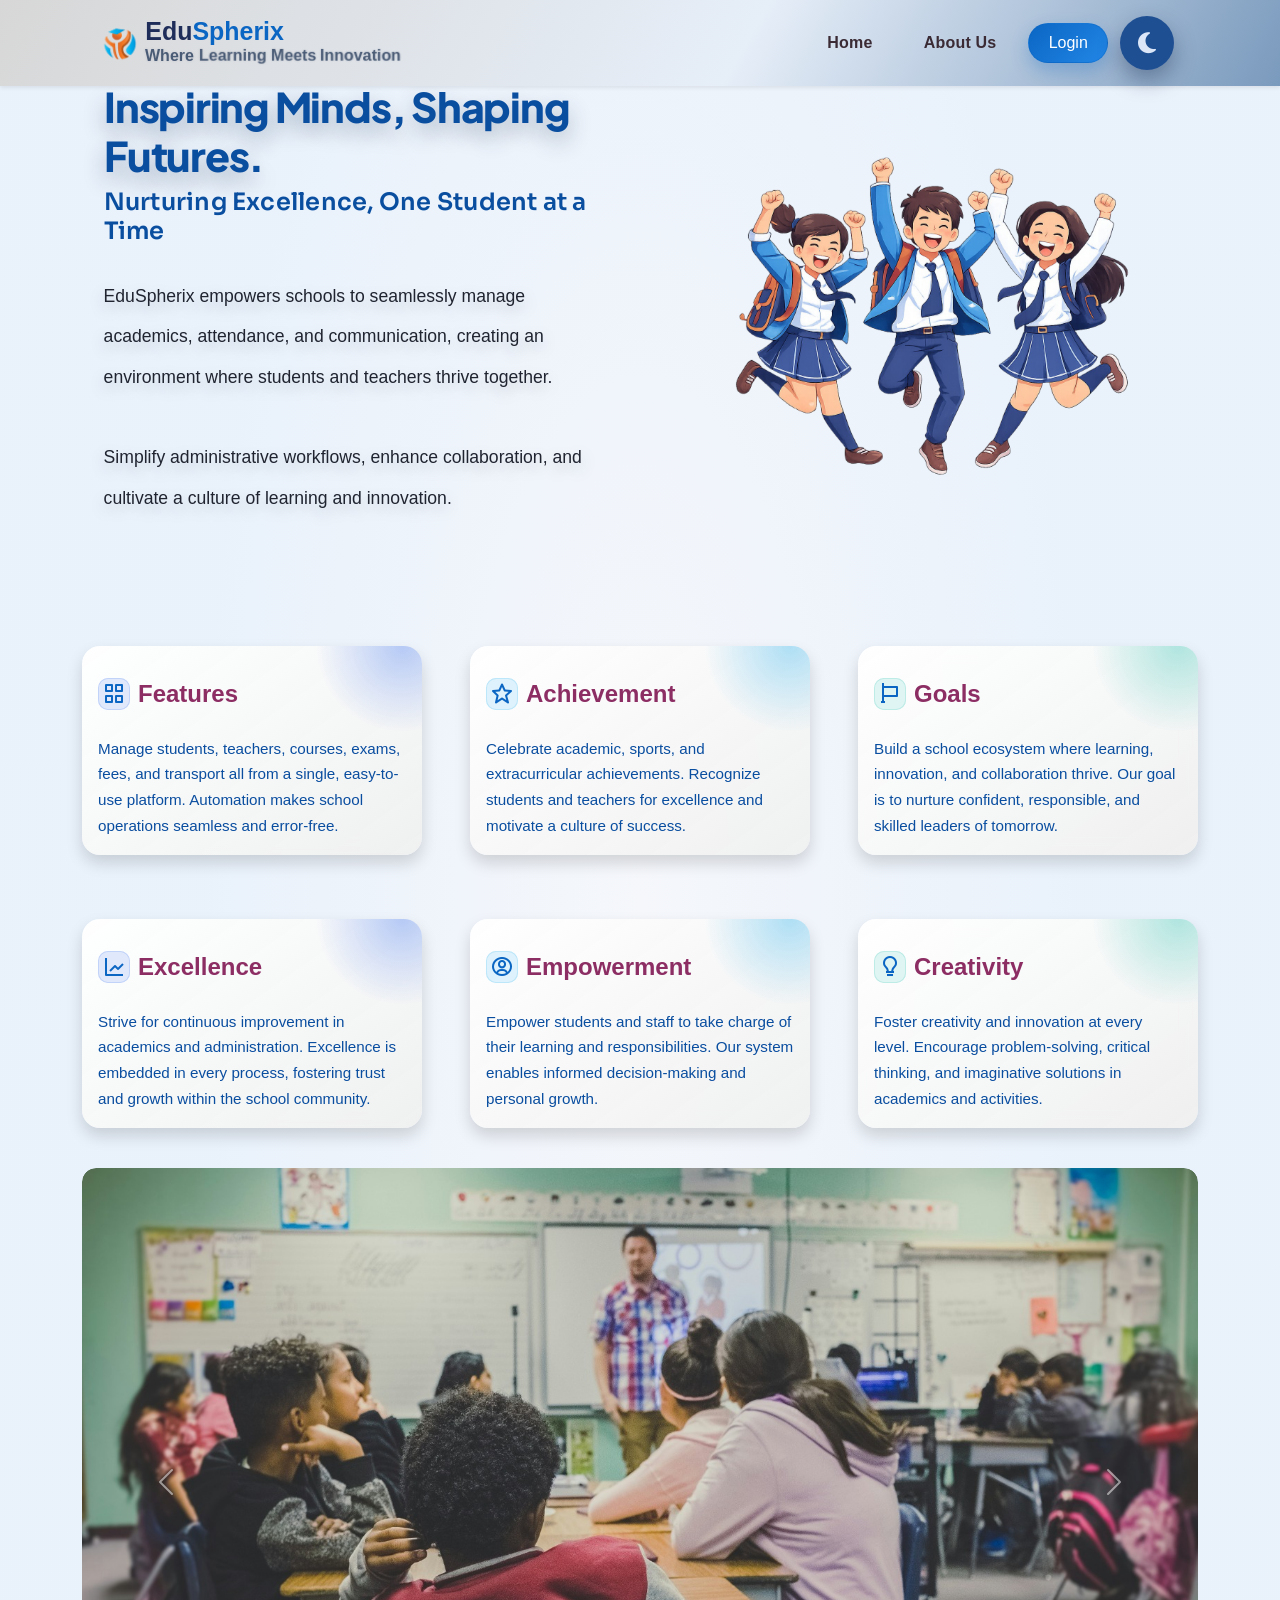
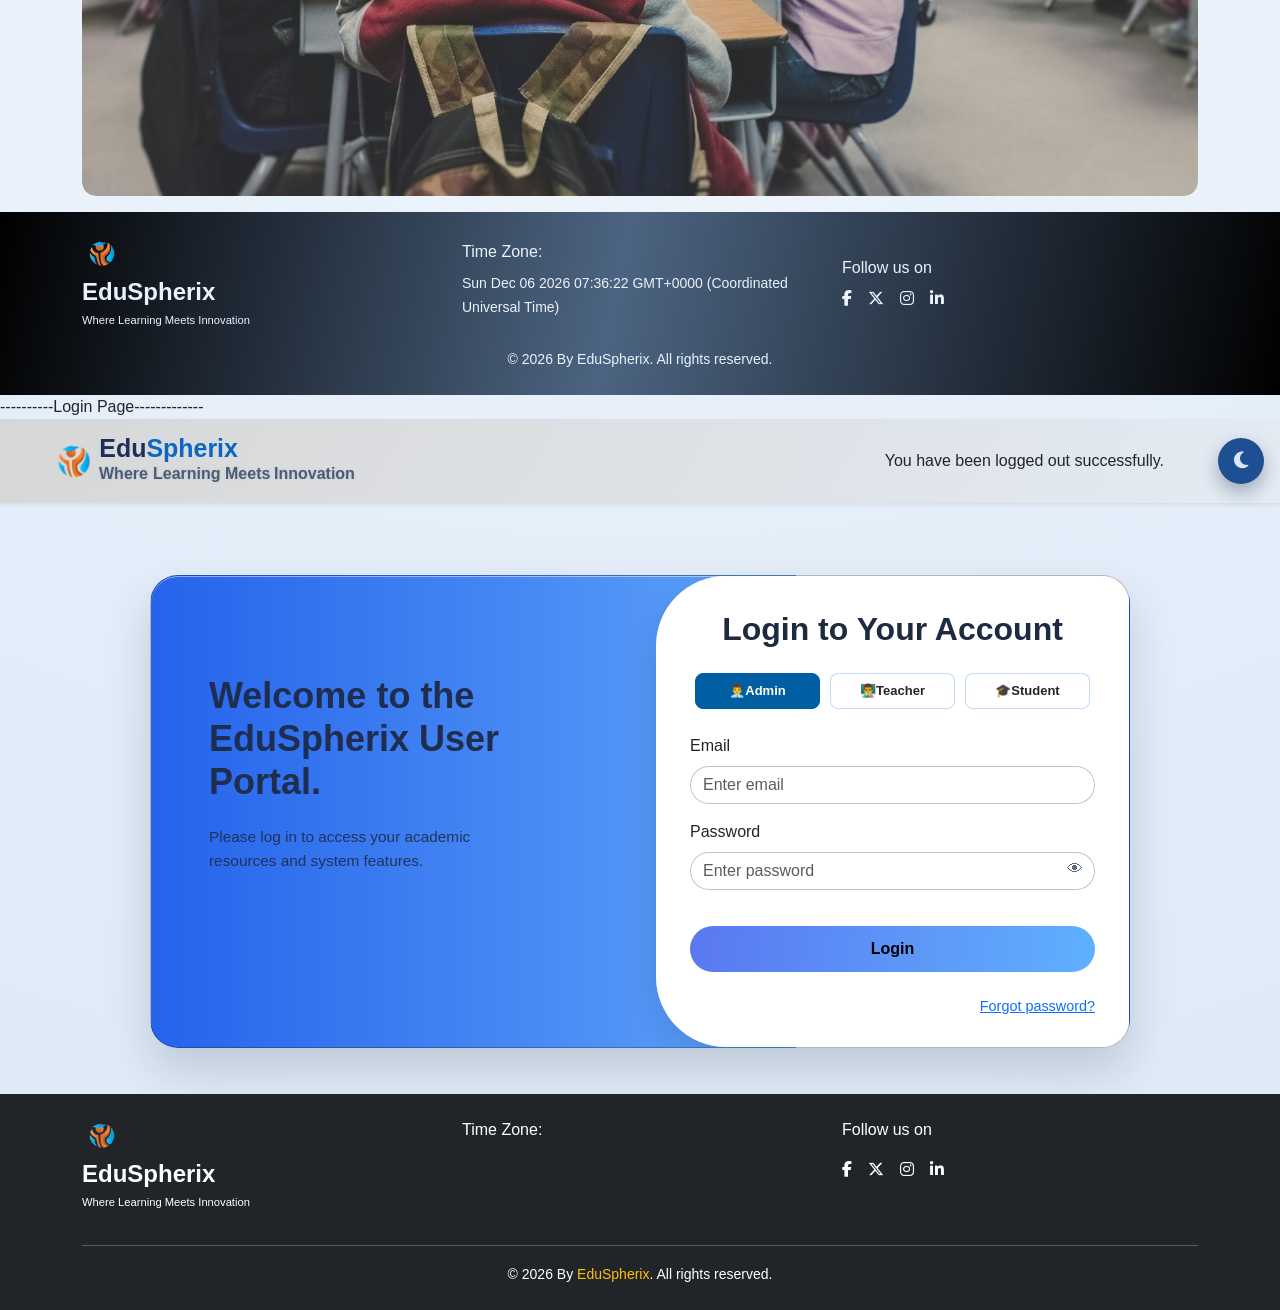
==== commit 003149b7: "update" ====
--- a/index.html
+++ b/index.html
@@ -1583,4 +1583,3 @@
 </body>
 
 </html>
-
